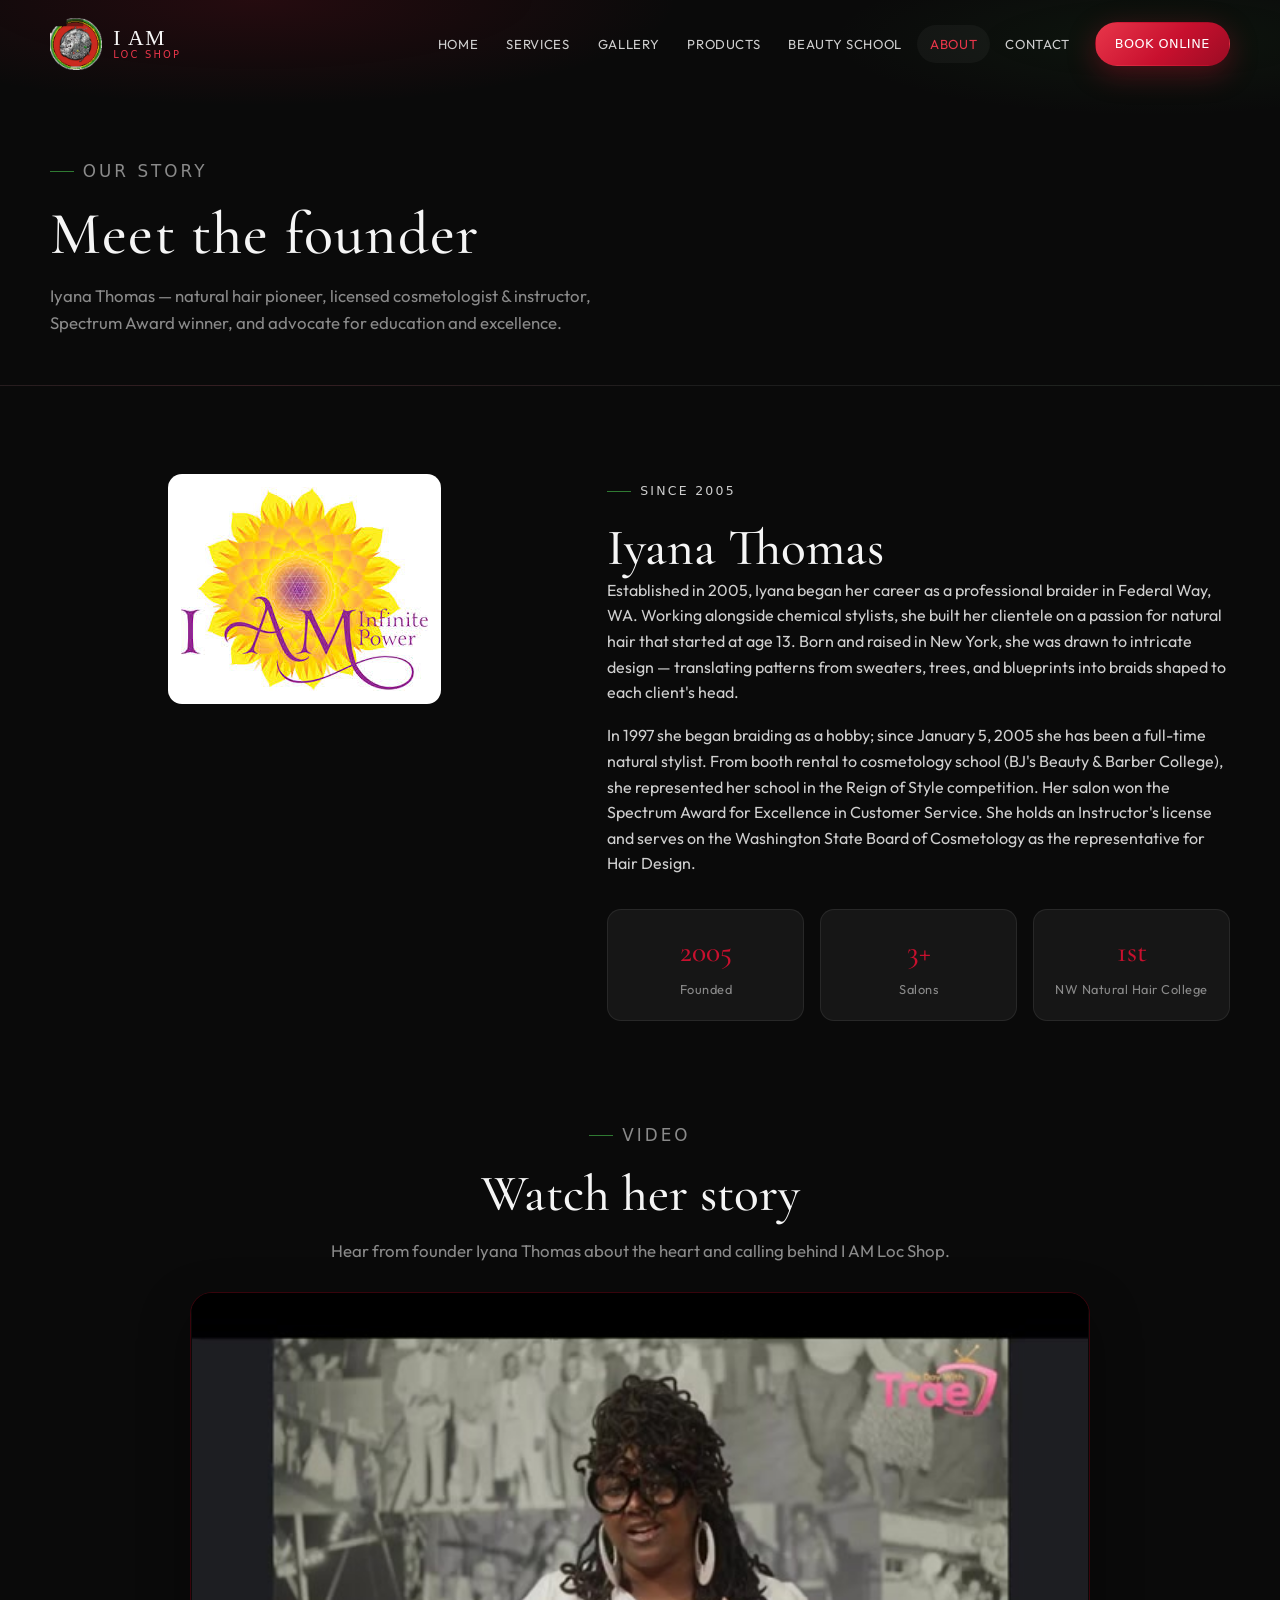
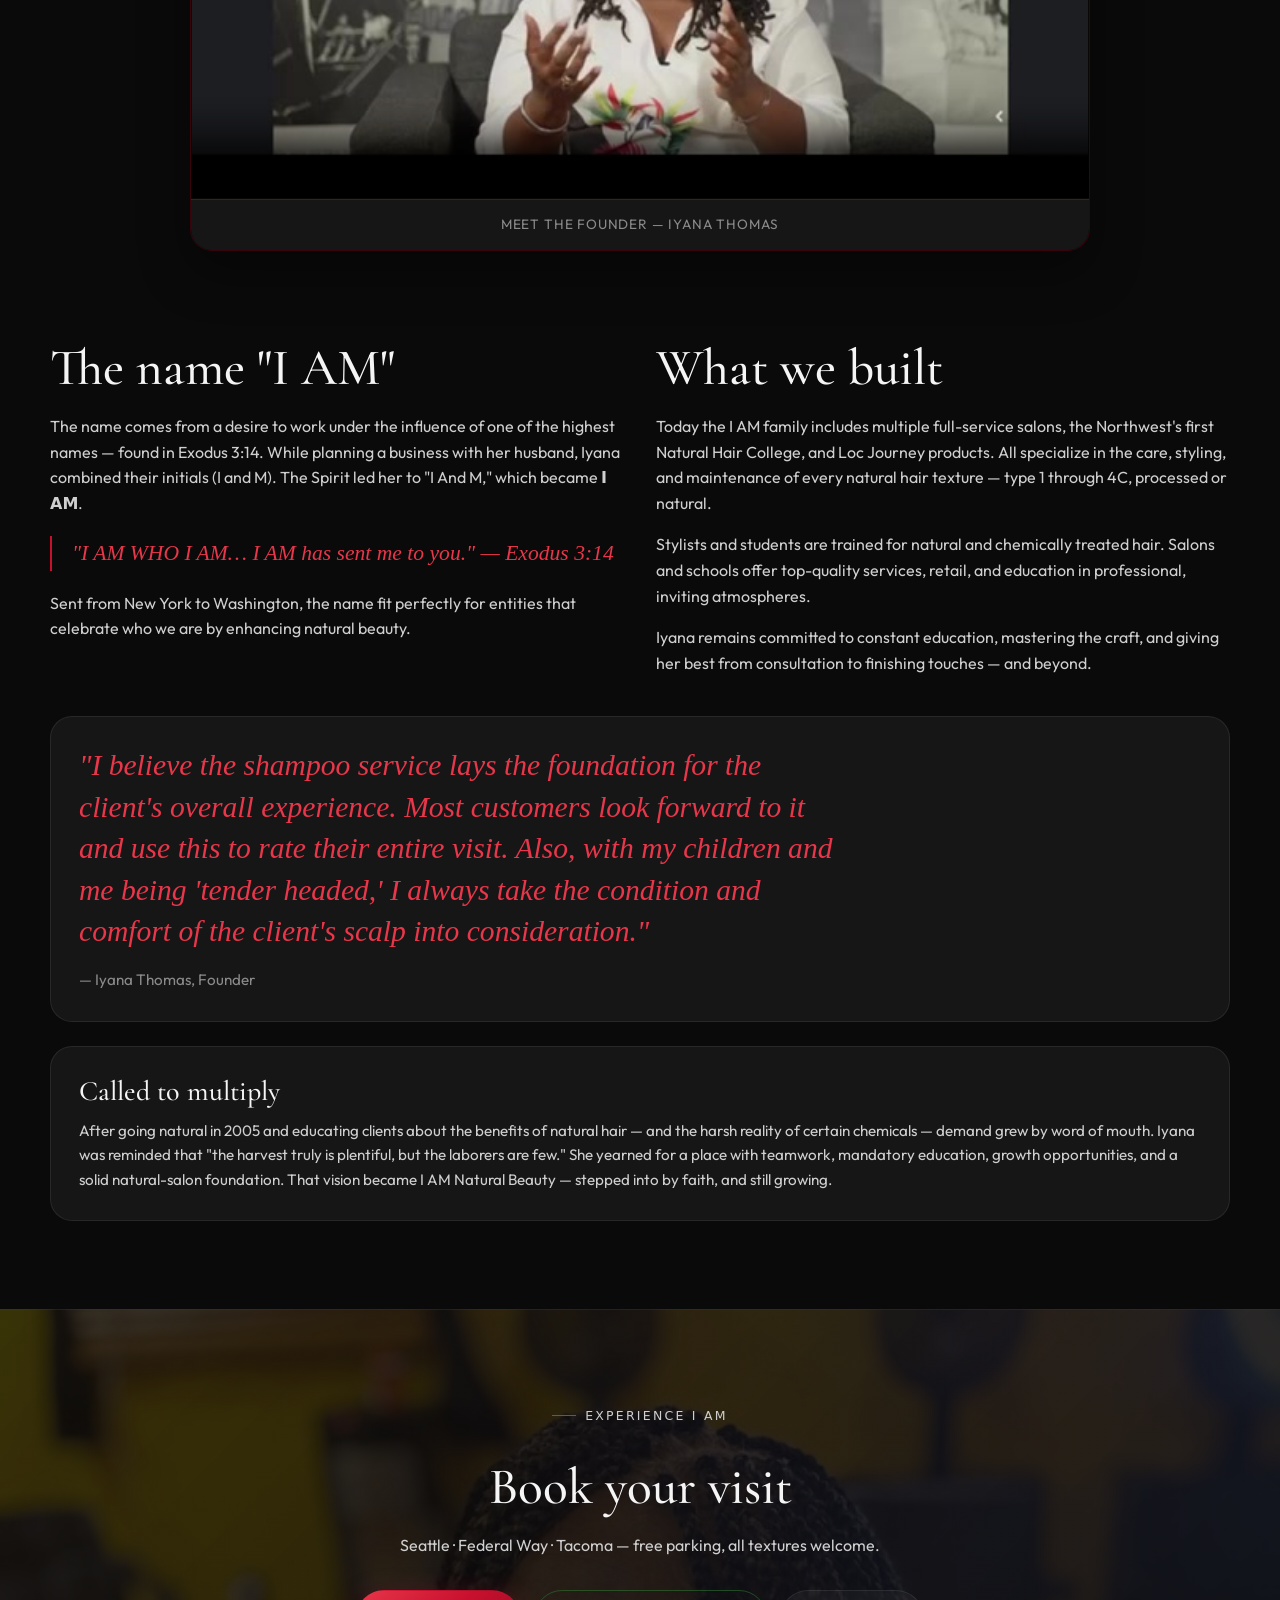
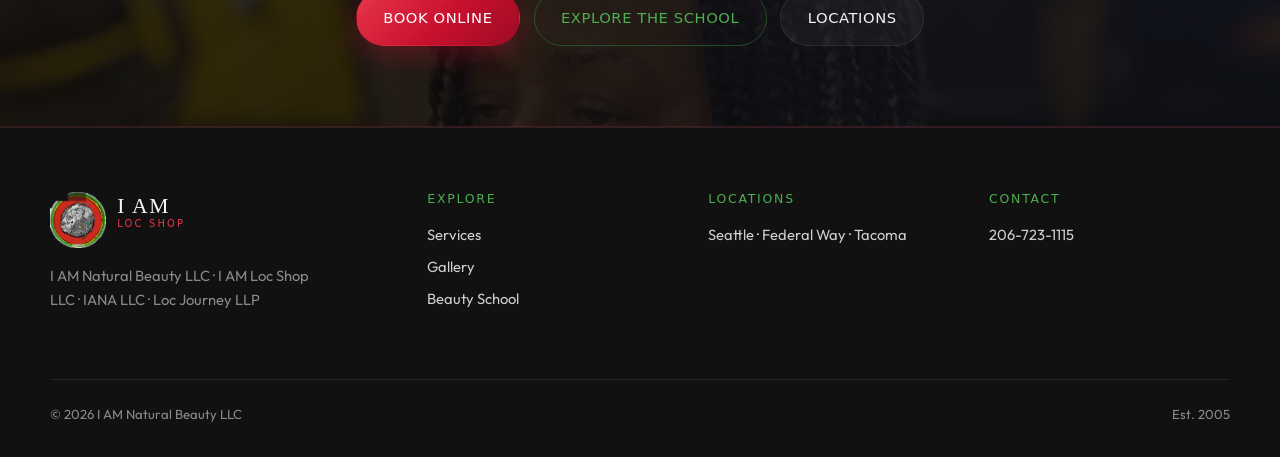
==== about.html @ d6b42af1 "Initial commit: I AM Loc Shop red theme static site. Standalone HTML/CSS/JS with local fonts, galler" ====
<!DOCTYPE html>
<html lang="en">
<head>
  <meta charset="UTF-8" />
  <meta name="viewport" content="width=device-width, initial-scale=1.0" />
  <title>Meet the Founder | I AM Loc Shop · Iyana Thomas</title>
  <meta name="description" content="The story of I AM Natural Beauty and founder Iyana Thomas — natural hair pioneer, licensed cosmetologist/instructor, and Washington State Board of Cosmetology member." />
  <link rel="preload" href="assets/fonts/Outfit-normal-400-28.woff2" as="font" type="font/woff2" crossorigin />
  <link rel="preload" href="assets/fonts/CormorantGaramond-normal-500-19.woff2" as="font" type="font/woff2" crossorigin />
  <link rel="stylesheet" href="css/fonts.css" />
  <link rel="stylesheet" href="css/styles.css" />
  <link rel="icon" href="assets/favicon-32.png" type="image/png" />
</head>
<body>
  <header class="site-header scrolled">
    <div class="header-inner">
      <a href="index.html" class="logo" aria-label="I AM Loc Shop home">
        <img src="assets/logo.png" alt="I AM Loc Shop logo" width="52" height="52" />
        <div class="logo-text">I AM<span>Loc Shop</span></div>
      </a>
      <nav class="nav" aria-label="Primary">
        <a href="index.html">Home</a>
        <a href="services.html">Services</a>
        <a href="gallery.html">Gallery</a>
        <a href="products.html">Products</a>
        <a href="school.html">Beauty School</a>
        <a href="about.html" class="active">About</a>
        <a href="contact.html">Contact</a>
      </nav>
      <div class="header-cta">
        <a class="btn btn-primary btn-sm" href="https://app.salonrunner.com/customer/login.htm?id=27728" target="_blank" rel="noopener">Book Online</a>
        <button class="nav-toggle" type="button" aria-label="Open menu" aria-expanded="false"><span></span></button>
      </div>
    </div>
  </header>

  <main>
    <section class="page-hero">
      <div class="container">
        <p class="eyebrow">Our story</p>
        <h1>Meet the founder</h1>
        <p>Iyana Thomas — natural hair pioneer, licensed cosmetologist &amp; instructor, Spectrum Award winner, and advocate for education and excellence.</p>
      </div>
    </section>

    <section class="section">
      <div class="container about-grid">
        <div class="about-photo reveal">
          <img src="assets/founder.jpg" alt="I AM Infinite Power — founder branding" width="247" height="204" />
        </div>
        <div class="about-copy reveal">
          <p class="eyebrow">Since 2005</p>
          <h2>Iyana Thomas</h2>
          <p>
            Established in 2005, Iyana began her career as a professional braider in Federal Way, WA. Working alongside chemical stylists, she built her clientele on a passion for natural hair that started at age 13. Born and raised in New York, she was drawn to intricate design — translating patterns from sweaters, trees, and blueprints into braids shaped to each client's head.
          </p>
          <p>
            In 1997 she began braiding as a hobby; since January 5, 2005 she has been a full-time natural stylist. From booth rental to cosmetology school (BJ's Beauty &amp; Barber College), she represented her school in the Reign of Style competition. Her salon won the Spectrum Award for Excellence in Customer Service. She holds an Instructor's license and serves on the Washington State Board of Cosmetology as the representative for Hair Design.
          </p>
          <div class="stats">
            <div class="stat"><strong>2005</strong><span>Founded</span></div>
            <div class="stat"><strong>3+</strong><span>Salons</span></div>
            <div class="stat"><strong>1st</strong><span>NW Natural Hair College</span></div>
          </div>
        </div>
      </div>
    </section>

    <section class="section founder-video-section" style="padding-top:0">
      <div class="container">
        <div class="section-head center reveal">
          <p class="eyebrow">Video</p>
          <h2>Watch her story</h2>
          <p>Hear from founder Iyana Thomas about the heart and calling behind I AM Loc Shop.</p>
        </div>
        <figure class="founder-video reveal">
          <video
            class="founder-video-player"
            controls
            playsinline
            muted
            autoplay
            loop
            preload="none"
            poster="assets/founder-video-poster.jpg"
            src="assets/founder-video.mp4"
          >
            <source src="assets/founder-video.mp4" type="video/mp4" />
            Your browser does not support the video tag.
          </video>
          <figcaption>Meet the founder — Iyana Thomas</figcaption>
        </figure>
      </div>
    </section>

    <section class="section" style="padding-top:0">
      <div class="container">
        <div class="two-col-text reveal">
          <div>
            <h2 style="margin-bottom:1rem">The name "I AM"</h2>
            <p style="color:var(--cream-muted);margin-bottom:1rem">
              The name comes from a desire to work under the influence of one of the highest names — found in Exodus 3:14. While planning a business with her husband, Iyana combined their initials (I and M). The Spirit led her to "I And M," which became <strong>I AM</strong>.
            </p>
            <blockquote style="border-left:2px solid var(--gold);padding-left:1.25rem;font-family:var(--font-display);font-size:1.35rem;font-style:italic;color:var(--gold-light);margin:1.25rem 0">
              "I AM WHO I AM… I AM has sent me to you." — Exodus 3:14
            </blockquote>
            <p style="color:var(--cream-muted)">
              Sent from New York to Washington, the name fit perfectly for entities that celebrate who we are by enhancing natural beauty.
            </p>
          </div>
          <div>
            <h2 style="margin-bottom:1rem">What we built</h2>
            <p style="color:var(--cream-muted);margin-bottom:1rem">
              Today the I AM family includes multiple full-service salons, the Northwest's first Natural Hair College, and Loc Journey products. All specialize in the care, styling, and maintenance of every natural hair texture — type 1 through 4C, processed or natural.
            </p>
            <p style="color:var(--cream-muted);margin-bottom:1rem">
              Stylists and students are trained for natural and chemically treated hair. Salons and schools offer top-quality services, retail, and education in professional, inviting atmospheres.
            </p>
            <p style="color:var(--cream-muted)">
              Iyana remains committed to constant education, mastering the craft, and giving her best from consultation to finishing touches — and beyond.
            </p>
          </div>
        </div>

        <div class="card reveal" style="margin-top:2.5rem">
          <blockquote style="font-family:var(--font-display);font-size:clamp(1.35rem,2.5vw,1.85rem);font-style:italic;color:var(--gold-light);line-height:1.4;max-width:48rem">
            "I believe the shampoo service lays the foundation for the client's overall experience. Most customers look forward to it and use this to rate their entire visit. Also, with my children and me being 'tender headed,' I always take the condition and comfort of the client's scalp into consideration."
          </blockquote>
          <p style="margin-top:1rem;color:var(--muted)">— Iyana Thomas, Founder</p>
        </div>

        <div class="card reveal" style="margin-top:1.5rem">
          <h3 style="margin-bottom:0.75rem">Called to multiply</h3>
          <p style="color:var(--cream-muted)">
            After going natural in 2005 and educating clients about the benefits of natural hair — and the harsh reality of certain chemicals — demand grew by word of mouth. Iyana was reminded that "the harvest truly is plentiful, but the laborers are few." She yearned for a place with teamwork, mandatory education, growth opportunities, and a solid natural-salon foundation. That vision became I AM Natural Beauty — stepped into by faith, and still growing.
          </p>
        </div>
      </div>
    </section>

    <section class="cta-band">
      <div class="container reveal">
        <p class="eyebrow" style="justify-content:center">Experience I AM</p>
        <h2>Book your visit</h2>
        <p>Seattle · Federal Way · Tacoma — free parking, all textures welcome.</p>
        <div class="cta-actions">
          <a class="btn btn-primary" href="https://app.salonrunner.com/customer/login.htm?id=27728" target="_blank" rel="noopener">Book Online</a>
          <a class="btn btn-outline" href="school.html">Explore the school</a>
          <a class="btn btn-ghost" href="contact.html">Locations</a>
        </div>
      </div>
    </section>
  </main>

  <footer class="site-footer">
    <div class="container">
      <div class="footer-grid">
        <div class="footer-brand">
          <a href="index.html" class="logo" aria-label="I AM Loc Shop home">
            <img src="assets/logo.png" alt="I AM Loc Shop logo" width="56" height="56" />
            <div class="logo-text">I AM<span>Loc Shop</span></div>
          </a>
          <p>I AM Natural Beauty LLC · I AM Loc Shop LLC · IANA LLC · Loc Journey LLP</p>
        </div>
        <div class="footer-col">
          <h4>Explore</h4>
          <a href="services.html">Services</a>
          <a href="gallery.html">Gallery</a>
          <a href="school.html">Beauty School</a>
        </div>
        <div class="footer-col">
          <h4>Locations</h4>
          <a href="contact.html">Seattle · Federal Way · Tacoma</a>
        </div>
        <div class="footer-col">
          <h4>Contact</h4>
          <a href="tel:2067231115">206-723-1115</a>
        </div>
      </div>
      <div class="footer-bottom">
        <span>&copy; <span data-year></span> I AM Natural Beauty LLC</span>
        <span>Est. 2005</span>
      </div>
    </div>
  </footer>
  <script src="js/main.js"></script>
</body>
</html>
---- css/fonts.css ----
/* Local self-hosted fonts
   font-display: optional reduces late-swap layout jump on refresh
*/

@font-face {
  font-family: 'Cormorant Garamond';
  font-style: italic;
  font-weight: 400;
  font-display: optional;
  src: url('../assets/fonts/CormorantGaramond-italic-400-0.woff2') format('woff2');
  unicode-range: U+0460-052F, U+1C80-1C8A, U+20B4, U+2DE0-2DFF, U+A640-A69F, U+FE2E-FE2F;
}

@font-face {
  font-family: 'Cormorant Garamond';
  font-style: italic;
  font-weight: 400;
  font-display: optional;
  src: url('../assets/fonts/CormorantGaramond-italic-400-1.woff2') format('woff2');
  unicode-range: U+0301, U+0400-045F, U+0490-0491, U+04B0-04B1, U+2116;
}

@font-face {
  font-family: 'Cormorant Garamond';
  font-style: italic;
  font-weight: 400;
  font-display: optional;
  src: url('../assets/fonts/CormorantGaramond-italic-400-2.woff2') format('woff2');
  unicode-range: U+0102-0103, U+0110-0111, U+0128-0129, U+0168-0169, U+01A0-01A1, U+01AF-01B0, U+0300-0301, U+0303-0304, U+0308-0309, U+0323, U+0329, U+1EA0-1EF9, U+20AB;
}

@font-face {
  font-family: 'Cormorant Garamond';
  font-style: italic;
  font-weight: 400;
  font-display: optional;
  src: url('../assets/fonts/CormorantGaramond-italic-400-3.woff2') format('woff2');
  unicode-range: U+0100-02BA, U+02BD-02C5, U+02C7-02CC, U+02CE-02D7, U+02DD-02FF, U+0304, U+0308, U+0329, U+1D00-1DBF, U+1E00-1E9F, U+1EF2-1EFF, U+2020, U+20A0-20AB, U+20AD-20C0, U+2113, U+2C60-2C7F, U+A720-A7FF;
}

@font-face {
  font-family: 'Cormorant Garamond';
  font-style: italic;
  font-weight: 400;
  font-display: optional;
  src: url('../assets/fonts/CormorantGaramond-italic-400-4.woff2') format('woff2');
  unicode-range: U+0000-00FF, U+0131, U+0152-0153, U+02BB-02BC, U+02C6, U+02DA, U+02DC, U+0304, U+0308, U+0329, U+2000-206F, U+20AC, U+2122, U+2191, U+2193, U+2212, U+2215, U+FEFF, U+FFFD;
}

@font-face {
  font-family: 'Cormorant Garamond';
  font-style: italic;
  font-weight: 500;
  font-display: optional;
  src: url('../assets/fonts/CormorantGaramond-italic-500-5.woff2') format('woff2');
  unicode-range: U+0460-052F, U+1C80-1C8A, U+20B4, U+2DE0-2DFF, U+A640-A69F, U+FE2E-FE2F;
}

@font-face {
  font-family: 'Cormorant Garamond';
  font-style: italic;
  font-weight: 500;
  font-display: optional;
  src: url('../assets/fonts/CormorantGaramond-italic-500-6.woff2') format('woff2');
  unicode-range: U+0301, U+0400-045F, U+0490-0491, U+04B0-04B1, U+2116;
}

@font-face {
  font-family: 'Cormorant Garamond';
  font-style: italic;
  font-weight: 500;
  font-display: optional;
  src: url('../assets/fonts/CormorantGaramond-italic-500-7.woff2') format('woff2');
  unicode-range: U+0102-0103, U+0110-0111, U+0128-0129, U+0168-0169, U+01A0-01A1, U+01AF-01B0, U+0300-0301, U+0303-0304, U+0308-0309, U+0323, U+0329, U+1EA0-1EF9, U+20AB;
}

@font-face {
  font-family: 'Cormorant Garamond';
  font-style: italic;
  font-weight: 500;
  font-display: optional;
  src: url('../assets/fonts/CormorantGaramond-italic-500-8.woff2') format('woff2');
  unicode-range: U+0100-02BA, U+02BD-02C5, U+02C7-02CC, U+02CE-02D7, U+02DD-02FF, U+0304, U+0308, U+0329, U+1D00-1DBF, U+1E00-1E9F, U+1EF2-1EFF, U+2020, U+20A0-20AB, U+20AD-20C0, U+2113, U+2C60-2C7F, U+A720-A7FF;
}

@font-face {
  font-family: 'Cormorant Garamond';
  font-style: italic;
  font-weight: 500;
  font-display: optional;
  src: url('../assets/fonts/CormorantGaramond-italic-500-9.woff2') format('woff2');
  unicode-range: U+0000-00FF, U+0131, U+0152-0153, U+02BB-02BC, U+02C6, U+02DA, U+02DC, U+0304, U+0308, U+0329, U+2000-206F, U+20AC, U+2122, U+2191, U+2193, U+2212, U+2215, U+FEFF, U+FFFD;
}

@font-face {
  font-family: 'Cormorant Garamond';
  font-style: normal;
  font-weight: 400;
  font-display: optional;
  src: url('../assets/fonts/CormorantGaramond-normal-400-10.woff2') format('woff2');
  unicode-range: U+0460-052F, U+1C80-1C8A, U+20B4, U+2DE0-2DFF, U+A640-A69F, U+FE2E-FE2F;
}

@font-face {
  font-family: 'Cormorant Garamond';
  font-style: normal;
  font-weight: 400;
  font-display: optional;
  src: url('../assets/fonts/CormorantGaramond-normal-400-11.woff2') format('woff2');
  unicode-range: U+0301, U+0400-045F, U+0490-0491, U+04B0-04B1, U+2116;
}

@font-face {
  font-family: 'Cormorant Garamond';
  font-style: normal;
  font-weight: 400;
  font-display: optional;
  src: url('../assets/fonts/CormorantGaramond-normal-400-12.woff2') format('woff2');
  unicode-range: U+0102-0103, U+0110-0111, U+0128-0129, U+0168-0169, U+01A0-01A1, U+01AF-01B0, U+0300-0301, U+0303-0304, U+0308-0309, U+0323, U+0329, U+1EA0-1EF9, U+20AB;
}

@font-face {
  font-family: 'Cormorant Garamond';
  font-style: normal;
  font-weight: 400;
  font-display: optional;
  src: url('../assets/fonts/CormorantGaramond-normal-400-13.woff2') format('woff2');
  unicode-range: U+0100-02BA, U+02BD-02C5, U+02C7-02CC, U+02CE-02D7, U+02DD-02FF, U+0304, U+0308, U+0329, U+1D00-1DBF, U+1E00-1E9F, U+1EF2-1EFF, U+2020, U+20A0-20AB, U+20AD-20C0, U+2113, U+2C60-2C7F, U+A720-A7FF;
}

@font-face {
  font-family: 'Cormorant Garamond';
  font-style: normal;
  font-weight: 400;
  font-display: optional;
  src: url('../assets/fonts/CormorantGaramond-normal-400-14.woff2') format('woff2');
  unicode-range: U+0000-00FF, U+0131, U+0152-0153, U+02BB-02BC, U+02C6, U+02DA, U+02DC, U+0304, U+0308, U+0329, U+2000-206F, U+20AC, U+2122, U+2191, U+2193, U+2212, U+2215, U+FEFF, U+FFFD;
}

@font-face {
  font-family: 'Cormorant Garamond';
  font-style: normal;
  font-weight: 500;
  font-display: optional;
  src: url('../assets/fonts/CormorantGaramond-normal-500-15.woff2') format('woff2');
  unicode-range: U+0460-052F, U+1C80-1C8A, U+20B4, U+2DE0-2DFF, U+A640-A69F, U+FE2E-FE2F;
}

@font-face {
  font-family: 'Cormorant Garamond';
  font-style: normal;
  font-weight: 500;
  font-display: optional;
  src: url('../assets/fonts/CormorantGaramond-normal-500-16.woff2') format('woff2');
  unicode-range: U+0301, U+0400-045F, U+0490-0491, U+04B0-04B1, U+2116;
}

@font-face {
  font-family: 'Cormorant Garamond';
  font-style: normal;
  font-weight: 500;
  font-display: optional;
  src: url('../assets/fonts/CormorantGaramond-normal-500-17.woff2') format('woff2');
  unicode-range: U+0102-0103, U+0110-0111, U+0128-0129, U+0168-0169, U+01A0-01A1, U+01AF-01B0, U+0300-0301, U+0303-0304, U+0308-0309, U+0323, U+0329, U+1EA0-1EF9, U+20AB;
}

@font-face {
  font-family: 'Cormorant Garamond';
  font-style: normal;
  font-weight: 500;
  font-display: optional;
  src: url('../assets/fonts/CormorantGaramond-normal-500-18.woff2') format('woff2');
  unicode-range: U+0100-02BA, U+02BD-02C5, U+02C7-02CC, U+02CE-02D7, U+02DD-02FF, U+0304, U+0308, U+0329, U+1D00-1DBF, U+1E00-1E9F, U+1EF2-1EFF, U+2020, U+20A0-20AB, U+20AD-20C0, U+2113, U+2C60-2C7F, U+A720-A7FF;
}

@font-face {
  font-family: 'Cormorant Garamond';
  font-style: normal;
  font-weight: 500;
  font-display: optional;
  src: url('../assets/fonts/CormorantGaramond-normal-500-19.woff2') format('woff2');
  unicode-range: U+0000-00FF, U+0131, U+0152-0153, U+02BB-02BC, U+02C6, U+02DA, U+02DC, U+0304, U+0308, U+0329, U+2000-206F, U+20AC, U+2122, U+2191, U+2193, U+2212, U+2215, U+FEFF, U+FFFD;
}

@font-face {
  font-family: 'Cormorant Garamond';
  font-style: normal;
  font-weight: 600;
  font-display: optional;
  src: url('../assets/fonts/CormorantGaramond-normal-600-20.woff2') format('woff2');
  unicode-range: U+0460-052F, U+1C80-1C8A, U+20B4, U+2DE0-2DFF, U+A640-A69F, U+FE2E-FE2F;
}

@font-face {
  font-family: 'Cormorant Garamond';
  font-style: normal;
  font-weight: 600;
  font-display: optional;
  src: url('../assets/fonts/CormorantGaramond-normal-600-21.woff2') format('woff2');
  unicode-range: U+0301, U+0400-045F, U+0490-0491, U+04B0-04B1, U+2116;
}

@font-face {
  font-family: 'Cormorant Garamond';
  font-style: normal;
  font-weight: 600;
  font-display: optional;
  src: url('../assets/fonts/CormorantGaramond-normal-600-22.woff2') format('woff2');
  unicode-range: U+0102-0103, U+0110-0111, U+0128-0129, U+0168-0169, U+01A0-01A1, U+01AF-01B0, U+0300-0301, U+0303-0304, U+0308-0309, U+0323, U+0329, U+1EA0-1EF9, U+20AB;
}

@font-face {
  font-family: 'Cormorant Garamond';
  font-style: normal;
  font-weight: 600;
  font-display: optional;
  src: url('../assets/fonts/CormorantGaramond-normal-600-23.woff2') format('woff2');
  unicode-range: U+0100-02BA, U+02BD-02C5, U+02C7-02CC, U+02CE-02D7, U+02DD-02FF, U+0304, U+0308, U+0329, U+1D00-1DBF, U+1E00-1E9F, U+1EF2-1EFF, U+2020, U+20A0-20AB, U+20AD-20C0, U+2113, U+2C60-2C7F, U+A720-A7FF;
}

@font-face {
  font-family: 'Cormorant Garamond';
  font-style: normal;
  font-weight: 600;
  font-display: optional;
  src: url('../assets/fonts/CormorantGaramond-normal-600-24.woff2') format('woff2');
  unicode-range: U+0000-00FF, U+0131, U+0152-0153, U+02BB-02BC, U+02C6, U+02DA, U+02DC, U+0304, U+0308, U+0329, U+2000-206F, U+20AC, U+2122, U+2191, U+2193, U+2212, U+2215, U+FEFF, U+FFFD;
}

@font-face {
  font-family: 'Outfit';
  font-style: normal;
  font-weight: 300;
  font-display: optional;
  src: url('../assets/fonts/Outfit-normal-300-25.woff2') format('woff2');
  unicode-range: U+0100-02BA, U+02BD-02C5, U+02C7-02CC, U+02CE-02D7, U+02DD-02FF, U+0304, U+0308, U+0329, U+1D00-1DBF, U+1E00-1E9F, U+1EF2-1EFF, U+2020, U+20A0-20AB, U+20AD-20C0, U+2113, U+2C60-2C7F, U+A720-A7FF;
}

@font-face {
  font-family: 'Outfit';
  font-style: normal;
  font-weight: 300;
  font-display: optional;
  src: url('../assets/fonts/Outfit-normal-300-26.woff2') format('woff2');
  unicode-range: U+0000-00FF, U+0131, U+0152-0153, U+02BB-02BC, U+02C6, U+02DA, U+02DC, U+0304, U+0308, U+0329, U+2000-206F, U+20AC, U+2122, U+2191, U+2193, U+2212, U+2215, U+FEFF, U+FFFD;
}

@font-face {
  font-family: 'Outfit';
  font-style: normal;
  font-weight: 400;
  font-display: optional;
  src: url('../assets/fonts/Outfit-normal-400-27.woff2') format('woff2');
  unicode-range: U+0100-02BA, U+02BD-02C5, U+02C7-02CC, U+02CE-02D7, U+02DD-02FF, U+0304, U+0308, U+0329, U+1D00-1DBF, U+1E00-1E9F, U+1EF2-1EFF, U+2020, U+20A0-20AB, U+20AD-20C0, U+2113, U+2C60-2C7F, U+A720-A7FF;
}

@font-face {
  font-family: 'Outfit';
  font-style: normal;
  font-weight: 400;
  font-display: optional;
  src: url('../assets/fonts/Outfit-normal-400-28.woff2') format('woff2');
  unicode-range: U+0000-00FF, U+0131, U+0152-0153, U+02BB-02BC, U+02C6, U+02DA, U+02DC, U+0304, U+0308, U+0329, U+2000-206F, U+20AC, U+2122, U+2191, U+2193, U+2212, U+2215, U+FEFF, U+FFFD;
}

@font-face {
  font-family: 'Outfit';
  font-style: normal;
  font-weight: 500;
  font-display: optional;
  src: url('../assets/fonts/Outfit-normal-500-29.woff2') format('woff2');
  unicode-range: U+0100-02BA, U+02BD-02C5, U+02C7-02CC, U+02CE-02D7, U+02DD-02FF, U+0304, U+0308, U+0329, U+1D00-1DBF, U+1E00-1E9F, U+1EF2-1EFF, U+2020, U+20A0-20AB, U+20AD-20C0, U+2113, U+2C60-2C7F, U+A720-A7FF;
}

@font-face {
  font-family: 'Outfit';
  font-style: normal;
  font-weight: 500;
  font-display: optional;
  src: url('../assets/fonts/Outfit-normal-500-30.woff2') format('woff2');
  unicode-range: U+0000-00FF, U+0131, U+0152-0153, U+02BB-02BC, U+02C6, U+02DA, U+02DC, U+0304, U+0308, U+0329, U+2000-206F, U+20AC, U+2122, U+2191, U+2193, U+2212, U+2215, U+FEFF, U+FFFD;
}

@font-face {
  font-family: 'Outfit';
  font-style: normal;
  font-weight: 600;
  font-display: optional;
  src: url('../assets/fonts/Outfit-normal-600-31.woff2') format('woff2');
  unicode-range: U+0100-02BA, U+02BD-02C5, U+02C7-02CC, U+02CE-02D7, U+02DD-02FF, U+0304, U+0308, U+0329, U+1D00-1DBF, U+1E00-1E9F, U+1EF2-1EFF, U+2020, U+20A0-20AB, U+20AD-20C0, U+2113, U+2C60-2C7F, U+A720-A7FF;
}

@font-face {
  font-family: 'Outfit';
  font-style: normal;
  font-weight: 600;
  font-display: optional;
  src: url('../assets/fonts/Outfit-normal-600-32.woff2') format('woff2');
  unicode-range: U+0000-00FF, U+0131, U+0152-0153, U+02BB-02BC, U+02C6, U+02DA, U+02DC, U+0304, U+0308, U+0329, U+2000-206F, U+20AC, U+2122, U+2191, U+2193, U+2212, U+2215, U+FEFF, U+FFFD;
}

/* Fallback metric alignment when custom fonts are skipped */
@font-face {
  font-family: 'Outfit Fallback';
  src: local('Segoe UI'), local('Helvetica Neue'), local('Arial');
  size-adjust: 105%;
  ascent-override: 95%;
  descent-override: 25%;
  line-gap-override: 0%;
}

@font-face {
  font-family: 'Cormorant Fallback';
  src: local('Georgia'), local('Times New Roman');
  size-adjust: 112%;
  ascent-override: 90%;
  descent-override: 25%;
  line-gap-override: 0%;
}
---- css/styles.css ----
/* =========================================================
   I AM Loc Shop — RED theme (bizcard)
   Brand colors: black · red · green · white
   Package folder: iamlocshopmain/red/
   ========================================================= */

:root {
  /* Core surfaces — black card panel */
  --bg: #0a0a0a;
  --bg-elevated: #111111;
  --surface: #161616;
  --surface-2: #1c1c1c;

  /* Primary red — right panel + lion field */
  --red: #c8102e;
  --red-light: #e8364a;
  --red-deep: #9b0c24;
  --red-dim: rgba(200, 16, 46, 0.16);

  /* Accent green — bottom-right panel + logo ring */
  --green: #2f7a32;
  --green-light: #4caf50;
  --green-deep: #1e5a22;
  --green-dim: rgba(47, 122, 50, 0.16);

  /* Neutrals — white type on black */
  --cream: #f5f5f5;
  --cream-muted: #cfcfcf;
  --muted: #8a8a8a;
  --white: #ffffff;

  /* Borders & effects */
  --border: rgba(200, 16, 46, 0.28);
  --border-green: rgba(47, 122, 50, 0.35);
  --border-soft: rgba(255, 255, 255, 0.08);

  /* Legacy aliases (map gold → brand red for existing rules) */
  --gold: var(--red);
  --gold-light: var(--red-light);
  --gold-dim: var(--red-dim);
  --sage: var(--green);
  --danger: var(--red);

  --font-display: "Cormorant Garamond", "Cormorant Fallback", Georgia, "Times New Roman", serif;
  --font-body: "Outfit", "Outfit Fallback", system-ui, "Segoe UI", Roboto, "Helvetica Neue", Arial, sans-serif;
  --radius: 14px;
  --radius-lg: 22px;
  --shadow: 0 20px 50px rgba(0, 0, 0, 0.4);
  --header-h: 88px;
  --max: 1180px;
  --ease: cubic-bezier(0.22, 1, 0.36, 1);
}

*,
*::before,
*::after {
  box-sizing: border-box;
  margin: 0;
  padding: 0;
}

html {
  scroll-behavior: smooth;
}

body {
  font-family: var(--font-body);
  background: var(--bg);
  color: var(--cream);
  line-height: 1.6;
  font-size: 16px;
  min-height: 100vh;
  overflow-x: hidden;
  -webkit-font-smoothing: antialiased;
}

img {
  max-width: 100%;
  display: block;
}

a {
  color: inherit;
  text-decoration: none;
}

ul {
  list-style: none;
}

button,
input,
textarea,
select {
  font: inherit;
  color: inherit;
}

/* ---------- Utilities ---------- */
.container {
  width: min(100% - 2.5rem, var(--max));
  margin-inline: auto;
}

.section {
  padding: 5.5rem 0;
}

.section-sm {
  padding: 3.5rem 0;
}

.eyebrow {
  display: inline-flex;
  align-items: center;
  gap: 0.55rem;
  font-size: 0.78rem;
  letter-spacing: 0.18em;
  text-transform: uppercase;
  color: var(--green-light);
  font-weight: 500;
  margin-bottom: 1rem;
}

.eyebrow::before {
  content: "";
  width: 1.5rem;
  height: 1px;
  background: var(--green);
}

h1,
h2,
h3,
h4 {
  font-family: var(--font-display);
  font-weight: 500;
  line-height: 1.15;
  color: var(--cream);
}

h1 {
  font-size: clamp(2.75rem, 6vw, 4.75rem);
  letter-spacing: 0.02em;
}

h2 {
  font-size: clamp(2rem, 4vw, 3.25rem);
}

h3 {
  font-size: clamp(1.35rem, 2.2vw, 1.75rem);
}

.lead {
  font-size: 1.1rem;
  color: var(--cream-muted);
  max-width: 38rem;
  line-height: 1.7;
}

.text-muted {
  color: var(--muted);
}

.text-gold {
  color: var(--gold);
}

.text-center {
  text-align: center;
}

.mx-auto {
  margin-inline: auto;
}

.stack {
  display: flex;
  flex-direction: column;
  gap: 1rem;
}

.stack-lg {
  gap: 1.75rem;
}

.grid-2 {
  display: grid;
  grid-template-columns: repeat(2, 1fr);
  gap: 1.5rem;
}

.grid-3 {
  display: grid;
  grid-template-columns: repeat(3, 1fr);
  gap: 1.5rem;
}

.grid-4 {
  display: grid;
  grid-template-columns: repeat(4, 1fr);
  gap: 1.25rem;
}

@media (max-width: 900px) {
  .grid-3,
  .grid-4 {
    grid-template-columns: repeat(2, 1fr);
  }
}

@media (max-width: 640px) {
  .grid-2,
  .grid-3,
  .grid-4 {
    grid-template-columns: 1fr;
  }
}

/* ---------- Buttons ---------- */
.btn {
  display: inline-flex;
  align-items: center;
  justify-content: center;
  gap: 0.55rem;
  padding: 0.95rem 1.65rem;
  border-radius: 999px;
  border: 1px solid transparent;
  font-weight: 500;
  font-size: 0.92rem;
  letter-spacing: 0.04em;
  text-transform: uppercase;
  transition: all 0.3s var(--ease);
  cursor: pointer;
  white-space: nowrap;
}

.btn-primary {
  background: linear-gradient(135deg, var(--red-light), var(--red) 55%, var(--red-deep));
  color: var(--white);
  box-shadow: 0 8px 28px rgba(200, 16, 46, 0.35);
}

.btn-primary:hover {
  transform: translateY(-2px);
  box-shadow: 0 12px 36px rgba(200, 16, 46, 0.5);
}

.btn-outline {
  background: transparent;
  border-color: rgba(47, 122, 50, 0.55);
  color: var(--green-light);
}

.btn-outline:hover {
  background: var(--green-dim);
  border-color: var(--green);
  color: var(--cream);
}

.btn-ghost {
  background: rgba(255, 255, 255, 0.04);
  border-color: var(--border-soft);
  color: var(--cream);
}

.btn-ghost:hover {
  background: rgba(255, 255, 255, 0.08);
}

.btn-sm {
  padding: 0.7rem 1.2rem;
  font-size: 0.8rem;
}

.btn-block {
  width: 100%;
}

/* ---------- Header ---------- */
.site-header {
  position: fixed;
  inset: 0 0 auto 0;
  z-index: 1000;
  min-height: var(--header-h);
  height: auto;
  display: flex;
  align-items: center;
  padding: 0.65rem 0;
  transition: background 0.3s var(--ease), box-shadow 0.3s var(--ease),
    backdrop-filter 0.3s var(--ease);
}

.site-header.scrolled {
  background: rgba(12, 10, 9, 0.92);
  backdrop-filter: blur(16px);
  box-shadow: 0 1px 0 var(--border-soft);
}

.header-inner {
  width: min(100% - 1.25rem, var(--max));
  margin-inline: auto;
  display: flex;
  flex-wrap: wrap;
  align-items: center;
  justify-content: space-between;
  gap: 0.5rem 0.75rem;
}

.logo {
  display: flex;
  align-items: center;
  gap: 0.7rem;
  z-index: 1001;
  min-width: 0;
}

.logo img {
  height: 52px;
  width: 52px;
  object-fit: contain;
  flex-shrink: 0;
  background: transparent;
  /* already a circular mark with transparent corners */
}

.logo-text {
  font-family: var(--font-display);
  font-size: 1.35rem;
  letter-spacing: 0.08em;
  line-height: 1.1;
  white-space: nowrap;
}

.logo-text span {
  display: block;
  font-family: var(--font-body);
  font-size: 0.62rem;
  letter-spacing: 0.22em;
  text-transform: uppercase;
  color: var(--red-light);
  font-weight: 500;
}

.footer-brand .logo {
  margin-bottom: 1rem;
}

.footer-brand .logo img {
  height: 56px;
  width: 56px;
}

.nav {
  display: flex;
  flex-wrap: wrap;
  align-items: center;
  justify-content: center;
  gap: 0.1rem 0.15rem;
  flex: 1 1 100%;
  order: 3;
  min-width: 0;
  /* Always visible — no hamburger / overlay menu */
  position: static;
  opacity: 1;
  pointer-events: auto;
  background: transparent;
}

.nav a {
  padding: 0.45rem 0.65rem;
  font-size: 0.78rem;
  letter-spacing: 0.05em;
  text-transform: uppercase;
  color: var(--cream-muted);
  border-radius: 999px;
  transition: color 0.2s, background 0.2s;
  white-space: nowrap;
}

.nav a:hover,
.nav a.active {
  color: var(--cream);
  background: rgba(255, 255, 255, 0.04);
}

.nav a.active {
  color: var(--red-light);
}

.header-cta {
  display: flex;
  align-items: center;
  gap: 0.5rem;
  flex-shrink: 0;
}

/* Hamburger hidden — full nav always laid out */
.nav-toggle {
  display: none !important;
}

@media (min-width: 1100px) {
  .header-inner {
    flex-wrap: nowrap;
  }

  .nav {
    flex: 1 1 auto;
    order: 0;
    justify-content: flex-end;
    gap: 0.15rem;
  }

  .nav a {
    padding: 0.55rem 0.8rem;
    font-size: 0.82rem;
  }
}

@media (max-width: 640px) {
  .logo-text {
    display: none;
  }

  .nav a {
    padding: 0.4rem 0.5rem;
    font-size: 0.7rem;
    letter-spacing: 0.04em;
  }

  .header-cta .btn {
    padding: 0.55rem 0.85rem;
    font-size: 0.72rem;
  }
}

@media (max-width: 420px) {
  .nav a {
    font-size: 0.65rem;
    padding: 0.35rem 0.4rem;
  }
}

/* ---------- Hero ---------- */
.hero {
  position: relative;
  min-height: 100vh;
  min-height: 100dvh;
  display: grid;
  place-items: center;
  padding: calc(var(--header-h) + 3.5rem) 0 4rem;
  overflow: hidden;
}

.hero-bg {
  position: absolute;
  inset: 0;
  background:
    linear-gradient(180deg, rgba(12, 10, 9, 0.5) 0%, rgba(12, 10, 9, 0.68) 50%, rgba(12, 10, 9, 0.96) 100%),
    linear-gradient(90deg, rgba(12, 10, 9, 0.88) 0%, rgba(12, 10, 9, 0.45) 48%, rgba(12, 10, 9, 0.25) 100%),
    url("../assets/hero-bg.jpg") center center / cover no-repeat;
  z-index: 0;
}

.hero-bg::after {
  content: "";
  position: absolute;
  inset: auto 0 0 0;
  height: 180px;
  background: linear-gradient(transparent, var(--bg));
}

.hero-content {
  position: relative;
  z-index: 1;
  width: min(100% - 2.5rem, var(--max));
  max-width: 720px;
}

.hero-content h1 em {
  font-style: italic;
  color: var(--gold-light);
}

.hero-actions {
  display: flex;
  flex-wrap: wrap;
  gap: 0.85rem;
  margin-top: 2rem;
}

.hero-meta {
  display: flex;
  flex-wrap: wrap;
  gap: 1.5rem;
  margin-top: 2.75rem;
  padding-top: 1.75rem;
  border-top: 1px solid rgba(255, 255, 255, 0.08);
}

.hero-meta div strong {
  display: block;
  font-family: var(--font-display);
  font-size: 1.35rem;
  color: var(--gold-light);
  font-weight: 500;
}

.hero-meta div span {
  font-size: 0.82rem;
  color: var(--muted);
  letter-spacing: 0.04em;
}

/* ---------- Cards ---------- */
.card {
  background: var(--surface);
  border: 1px solid var(--border-soft);
  border-radius: var(--radius-lg);
  padding: 1.75rem;
  transition: border-color 0.3s, transform 0.3s var(--ease), box-shadow 0.3s;
}

.card:hover {
  border-color: var(--border);
  transform: translateY(-3px);
  box-shadow: var(--shadow);
}

.card-icon {
  width: 48px;
  height: 48px;
  border-radius: 12px;
  display: grid;
  place-items: center;
  background: var(--red-dim);
  color: var(--red-light);
  margin-bottom: 1.15rem;
  font-size: 1.25rem;
}

.card:nth-child(2n) .card-icon {
  background: var(--green-dim);
  color: var(--green-light);
}

.card h3 {
  margin-bottom: 0.55rem;
}

.card p {
  color: var(--muted);
  font-size: 0.95rem;
}

/* ---------- Feature strip ---------- */
.strip {
  background: var(--bg-elevated);
  border-block: 1px solid var(--border-soft);
  padding: 1.25rem 0;
}

.strip-inner {
  display: flex;
  flex-wrap: wrap;
  justify-content: center;
  gap: 1rem 2.5rem;
  font-size: 0.88rem;
  color: var(--cream-muted);
  letter-spacing: 0.04em;
}

.strip-inner span {
  display: inline-flex;
  align-items: center;
  gap: 0.5rem;
}

.strip-inner span::before {
  content: "✦";
  color: var(--green-light);
  font-size: 0.7rem;
}

/* ---------- Section headers ---------- */
.section-head {
  margin-bottom: 2.75rem;
  max-width: 620px;
}

.section-head.center {
  text-align: center;
  margin-inline: auto;
}

.section-head p {
  margin-top: 0.85rem;
  color: var(--muted);
  font-size: 1.05rem;
}

/* ---------- Locations ---------- */
.location-card {
  position: relative;
  overflow: hidden;
  background: linear-gradient(160deg, var(--surface-2), var(--surface));
  border: 1px solid var(--border-soft);
  border-radius: var(--radius-lg);
  padding: 1.85rem;
  display: flex;
  flex-direction: column;
  gap: 1rem;
  min-height: 280px;
}

.location-card::before {
  content: "";
  position: absolute;
  top: 0;
  right: 0;
  width: 120px;
  height: 120px;
  background: radial-gradient(circle, var(--gold-dim), transparent 70%);
  pointer-events: none;
}

.location-card .city {
  font-family: var(--font-display);
  font-size: 1.85rem;
  color: var(--red-light);
}

.location-card address {
  font-style: normal;
  color: var(--cream-muted);
  line-height: 1.55;
}

.location-card .phone {
  color: var(--cream);
  font-weight: 500;
}

.location-card .card-actions {
  margin-top: auto;
  display: flex;
  flex-wrap: wrap;
  gap: 0.6rem;
}

/* ---------- Services menu ---------- */
.service-tabs {
  display: flex;
  flex-wrap: wrap;
  gap: 0.5rem;
  margin-bottom: 2rem;
}

.service-tab {
  padding: 0.65rem 1.1rem;
  border-radius: 999px;
  border: 1px solid var(--border-soft);
  background: transparent;
  color: var(--cream-muted);
  cursor: pointer;
  font-size: 0.85rem;
  letter-spacing: 0.04em;
  text-transform: uppercase;
  transition: all 0.2s;
}

.service-tab:hover,
.service-tab.active {
  background: var(--gold-dim);
  border-color: var(--border);
  color: var(--gold-light);
}

.service-panel {
  display: none;
  animation: fadeUp 0.4s var(--ease);
}

.service-panel.active {
  display: block;
}

@keyframes fadeUp {
  from {
    opacity: 0;
    transform: translateY(10px);
  }
  to {
    opacity: 1;
    transform: translateY(0);
  }
}

.price-list {
  background: var(--surface);
  border: 1px solid var(--border-soft);
  border-radius: var(--radius-lg);
  overflow: hidden;
}

.price-row {
  display: flex;
  justify-content: space-between;
  align-items: baseline;
  gap: 1rem;
  padding: 1.05rem 1.4rem;
  border-bottom: 1px solid var(--border-soft);
}

.price-row:last-child {
  border-bottom: none;
}

.price-row:nth-child(even) {
  background: rgba(255, 255, 255, 0.015);
}

.price-row .name {
  font-weight: 500;
  color: var(--cream);
}

.price-row .note {
  display: block;
  font-size: 0.8rem;
  color: var(--muted);
  font-weight: 400;
  margin-top: 0.15rem;
}

.price-row .price {
  font-family: var(--font-display);
  font-size: 1.2rem;
  color: var(--green-light); /* bizcard: prices in green */
  white-space: nowrap;
}

.notice {
  background: var(--gold-dim);
  border: 1px solid var(--border);
  border-radius: var(--radius);
  padding: 1.15rem 1.35rem;
  color: var(--cream-muted);
  font-size: 0.95rem;
  margin-bottom: 1.75rem;
}

.notice strong {
  color: var(--gold-light);
}

/* ---------- Gallery ---------- */
.gallery-grid {
  display: grid;
  grid-template-columns: repeat(3, 1fr);
  gap: 0.85rem;
  align-items: start;
}

.gallery-item {
  position: relative;
  border-radius: var(--radius);
  overflow: hidden;
  background: var(--surface);
  border: 1px solid var(--border-soft);
  margin: 0;
  /* No forced aspect-ratio — show full image without crop/zoom */
}

.gallery-item:nth-child(1) {
  grid-column: span 2;
}

.gallery-item img {
  display: block;
  width: 100%;
  height: auto;
  max-width: 100%;
  object-fit: contain;
  vertical-align: middle;
}

.gallery-item figcaption {
  position: absolute;
  inset: auto 0 0 0;
  padding: 1.25rem 1rem 0.85rem;
  background: linear-gradient(transparent, rgba(0, 0, 0, 0.75));
  font-size: 0.82rem;
  letter-spacing: 0.06em;
  text-transform: uppercase;
  color: var(--cream);
  opacity: 0;
  transition: opacity 0.3s;
  pointer-events: none;
}

.gallery-item:hover figcaption {
  opacity: 1;
}

@media (max-width: 900px) {
  .gallery-grid {
    grid-template-columns: repeat(2, 1fr);
  }

  .gallery-item:nth-child(1) {
    grid-column: span 2;
  }
}

@media (max-width: 520px) {
  .gallery-grid {
    grid-template-columns: 1fr;
  }

  .gallery-item:nth-child(1) {
    grid-column: span 1;
  }
}

/* ---------- Products ---------- */
.product-card {
  background: var(--surface);
  border: 1px solid var(--border-soft);
  border-radius: var(--radius-lg);
  overflow: hidden;
  display: flex;
  flex-direction: column;
  transition: border-color 0.3s, transform 0.3s var(--ease);
}

.product-card:hover {
  border-color: var(--border);
  transform: translateY(-4px);
}

.product-card .img-wrap {
  aspect-ratio: 1;
  background: #0a0908;
  display: grid;
  place-items: center;
  padding: 1.25rem;
  border-bottom: 1px solid var(--border-soft);
}

.product-card .img-wrap img {
  max-height: 220px;
  width: auto;
  object-fit: contain;
}

.product-card .body {
  padding: 1.35rem 1.4rem 1.5rem;
  display: flex;
  flex-direction: column;
  flex: 1;
  gap: 0.65rem;
}

.product-card .badge {
  display: inline-block;
  width: fit-content;
  font-size: 0.7rem;
  letter-spacing: 0.1em;
  text-transform: uppercase;
  color: var(--green-light);
  background: var(--green-dim);
  border: 1px solid var(--border-green);
  padding: 0.25rem 0.55rem;
  border-radius: 999px;
}

.product-card h3 {
  font-size: 1.35rem;
}

.product-card p {
  color: var(--muted);
  font-size: 0.9rem;
  flex: 1;
}

.product-card .pricing {
  display: flex;
  align-items: baseline;
  gap: 0.55rem;
  margin: 0.35rem 0 0.75rem;
}

.product-card .pricing .now {
  font-family: var(--font-display);
  font-size: 1.5rem;
  color: var(--green-light);
}

.product-card .pricing .was {
  color: var(--muted);
  text-decoration: line-through;
  font-size: 0.9rem;
}

/* ---------- About / founder ---------- */
.about-grid {
  display: grid;
  grid-template-columns: 0.9fr 1.1fr;
  gap: 3rem;
  align-items: center;
}

.about-photo {
  position: relative;
  display: flex;
  align-items: center;
  justify-content: center;
  border-radius: var(--radius);
  overflow: hidden;
  border: 1px solid var(--border-soft);
  background: #fff;
  padding: 0.75rem;
  width: fit-content;
  max-width: 100%;
  margin-inline: auto;
  align-self: start;
}

.about-photo img {
  display: block;
  /* Native resolution — never upscale past source pixels */
  width: auto;
  height: auto;
  max-width: 100%;
  object-fit: contain;
  object-position: center;
  image-rendering: auto;
}

.about-photo::after {
  display: none;
}

.about-copy p {
  color: var(--cream-muted);
  margin-bottom: 1.1rem;
}

.about-copy blockquote {
  border-left: 2px solid var(--gold);
  padding: 0.85rem 0 0.85rem 1.25rem;
  margin: 1.5rem 0;
  font-family: var(--font-display);
  font-size: 1.35rem;
  font-style: italic;
  color: var(--gold-light);
  line-height: 1.4;
}

.stats {
  display: grid;
  grid-template-columns: repeat(3, 1fr);
  gap: 1rem;
  margin-top: 2rem;
}

.stat {
  background: var(--surface);
  border: 1px solid var(--border-soft);
  border-radius: var(--radius);
  padding: 1.15rem;
  text-align: center;
}

.stat strong {
  display: block;
  font-family: var(--font-display);
  font-size: 1.85rem;
  color: var(--gold);
  font-weight: 500;
}

.stat span {
  font-size: 0.8rem;
  color: var(--muted);
  letter-spacing: 0.04em;
}

@media (max-width: 860px) {
  .about-grid {
    grid-template-columns: 1fr;
  }
  .about-photo {
    margin-inline: auto;
  }
}

/* ---------- School ---------- */
.school-hero-card {
  display: grid;
  grid-template-columns: 1.1fr 0.9fr;
  gap: 0;
  border-radius: var(--radius-lg);
  overflow: hidden;
  border: 1px solid var(--border);
  background: var(--surface);
}

.school-hero-card .copy {
  padding: 2.5rem;
  display: flex;
  flex-direction: column;
  justify-content: center;
  gap: 1rem;
}

.school-hero-card .media {
  min-height: 320px;
  background: center/cover no-repeat;
}

@media (max-width: 800px) {
  .school-hero-card {
    grid-template-columns: 1fr;
  }
}

/* ---------- Contact form ---------- */
.contact-grid {
  display: grid;
  grid-template-columns: 1fr 1.1fr;
  gap: 2.5rem;
  align-items: start;
}

.form-card {
  background: var(--surface);
  border: 1px solid var(--border-soft);
  border-radius: var(--radius-lg);
  padding: 2rem;
}

.form-row {
  display: grid;
  grid-template-columns: 1fr 1fr;
  gap: 1rem;
}

.field {
  margin-bottom: 1rem;
}

.field label {
  display: block;
  font-size: 0.8rem;
  letter-spacing: 0.06em;
  text-transform: uppercase;
  color: var(--muted);
  margin-bottom: 0.45rem;
}

.field input,
.field select,
.field textarea {
  width: 100%;
  background: var(--bg);
  border: 1px solid var(--border-soft);
  border-radius: 10px;
  padding: 0.85rem 1rem;
  transition: border-color 0.2s;
}

.field input:focus,
.field select:focus,
.field textarea:focus {
  outline: none;
  border-color: var(--gold);
}

.field textarea {
  min-height: 130px;
  resize: vertical;
}

@media (max-width: 800px) {
  .contact-grid,
  .form-row {
    grid-template-columns: 1fr;
  }
}

/* ---------- Page hero (inner pages) ---------- */
.page-hero {
  padding: calc(var(--header-h) + 3.5rem) 0 3rem;
  background:
    radial-gradient(ellipse 60% 50% at 20% 0%, rgba(200, 16, 46, 0.14), transparent 55%),
    radial-gradient(ellipse 50% 40% at 90% 10%, rgba(47, 122, 50, 0.1), transparent 50%),
    var(--bg);
  border-bottom: 1px solid var(--border-soft);
}

.page-hero h1 {
  font-size: clamp(2.4rem, 5vw, 3.75rem);
}

.page-hero p {
  margin-top: 0.85rem;
  color: var(--muted);
  max-width: 36rem;
  font-size: 1.05rem;
}

/* ---------- CTA band ---------- */
.cta-band {
  position: relative;
  padding: 5rem 0;
  background:
    linear-gradient(135deg, rgba(12, 10, 9, 0.82), rgba(12, 10, 9, 0.9)),
    url("../assets/gallery-11.jpg") center 20% / cover no-repeat;
  border-block: 1px solid var(--border);
  text-align: center;
}

.cta-band h2 {
  max-width: 16ch;
  margin-inline: auto;
}

.cta-band p {
  color: var(--cream-muted);
  margin: 1rem auto 2rem;
  max-width: 34rem;
}

.cta-actions {
  display: flex;
  flex-wrap: wrap;
  justify-content: center;
  gap: 0.85rem;
}

/* ---------- Footer ---------- */
.site-footer {
  background: var(--bg-elevated);
  border-top: 1px solid var(--border-soft);
  padding: 4rem 0 2rem;
}

.footer-grid {
  display: grid;
  grid-template-columns: 1.4fr 1fr 1fr 1fr;
  gap: 2.5rem;
  margin-bottom: 3rem;
}

.footer-brand .logo-text {
  margin-bottom: 1rem;
}

.footer-brand p {
  color: var(--muted);
  font-size: 0.92rem;
  max-width: 28ch;
  margin-bottom: 1.25rem;
}

.footer-col h4 {
  font-family: var(--font-body);
  font-size: 0.78rem;
  letter-spacing: 0.14em;
  text-transform: uppercase;
  color: var(--green-light);
  margin-bottom: 1rem;
  font-weight: 500;
}

.footer-col a,
.footer-col li {
  display: block;
  color: var(--cream-muted);
  font-size: 0.92rem;
  margin-bottom: 0.55rem;
  transition: color 0.2s;
}

.footer-col a:hover {
  color: var(--gold-light);
}

.footer-bottom {
  display: flex;
  flex-wrap: wrap;
  justify-content: space-between;
  gap: 1rem;
  padding-top: 1.5rem;
  border-top: 1px solid var(--border-soft);
  font-size: 0.82rem;
  color: var(--muted);
}

@media (max-width: 860px) {
  .footer-grid {
    grid-template-columns: 1fr 1fr;
  }
}

@media (max-width: 520px) {
  .footer-grid {
    grid-template-columns: 1fr;
  }
}

/* ---------- Hours table ---------- */
.hours-list {
  background: var(--surface);
  border: 1px solid var(--border-soft);
  border-radius: var(--radius);
  overflow: hidden;
}

.hours-list li {
  display: flex;
  justify-content: space-between;
  gap: 1rem;
  padding: 0.85rem 1.15rem;
  border-bottom: 1px solid var(--border-soft);
  font-size: 0.92rem;
}

.hours-list li:last-child {
  border-bottom: none;
}

.hours-list .day {
  color: var(--cream-muted);
}

.hours-list .time {
  color: var(--gold-light);
  font-weight: 500;
}

.hours-list .closed {
  color: var(--danger);
}

/* ---------- Reveal animation ---------- */
/* Soft fade only — no vertical jump on refresh */
.reveal {
  opacity: 0;
  transition: opacity 0.45s ease;
}

.reveal.visible {
  opacity: 1;
}

@media (prefers-reduced-motion: reduce) {
  .reveal {
    opacity: 1;
    transition: none;
  }
}

/* ---------- Founder video ---------- */
.founder-video-section .section-head {
  margin-bottom: 1.75rem;
}

.founder-video {
  margin: 0 auto;
  max-width: 900px;
  border-radius: var(--radius-lg);
  overflow: hidden;
  border: 1px solid var(--border);
  background: #000;
  box-shadow: var(--shadow);
}

.founder-video video {
  display: block;
  width: 100%;
  height: auto;
  aspect-ratio: 16 / 9;
  object-fit: contain;
  background: #0a0908;
  vertical-align: middle;
}

.founder-video figcaption {
  padding: 0.9rem 1.15rem;
  font-size: 0.85rem;
  letter-spacing: 0.06em;
  text-transform: uppercase;
  color: var(--muted);
  background: var(--surface);
  border-top: 1px solid var(--border-soft);
  text-align: center;
}

/* ---------- Misc ---------- */
.divider {
  height: 1px;
  background: var(--border-soft);
  margin: 2rem 0;
}

.pill {
  display: inline-flex;
  align-items: center;
  gap: 0.4rem;
  padding: 0.35rem 0.75rem;
  border-radius: 999px;
  font-size: 0.75rem;
  letter-spacing: 0.06em;
  text-transform: uppercase;
  background: var(--red-dim);
  color: var(--red-light);
  border: 1px solid var(--border);
}

/* Business-card style red/green accent bar */
.brand-bar {
  display: flex;
  height: 4px;
  width: 100%;
  border-radius: 999px;
  overflow: hidden;
  margin: 1rem 0;
}
.brand-bar span:first-child {
  flex: 1.2;
  background: var(--red);
}
.brand-bar span:last-child {
  flex: 1;
  background: var(--green);
}

.two-col-text {
  display: grid;
  grid-template-columns: 1fr 1fr;
  gap: 2rem;
}

@media (max-width: 700px) {
  .two-col-text {
    grid-template-columns: 1fr;
  }
  .stats {
    grid-template-columns: 1fr;
  }
  .hero-meta {
    gap: 1rem;
  }
}
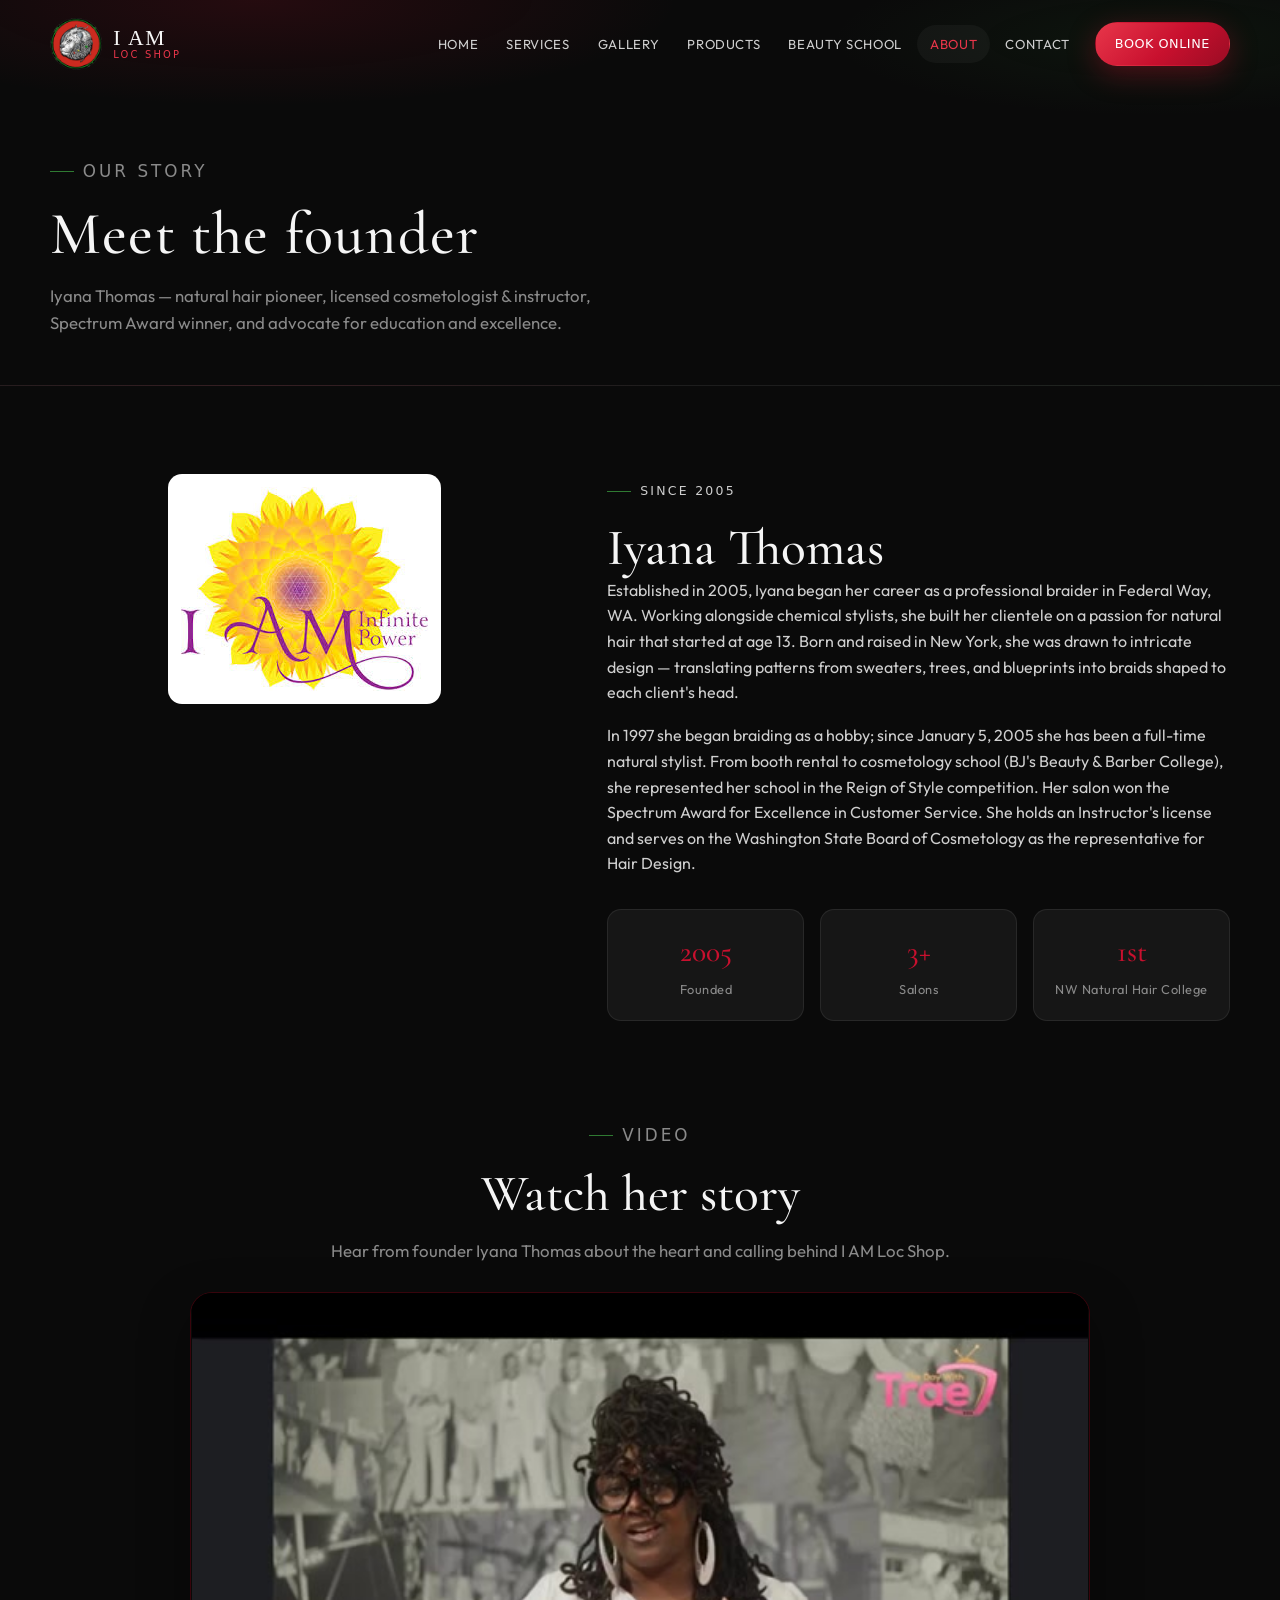
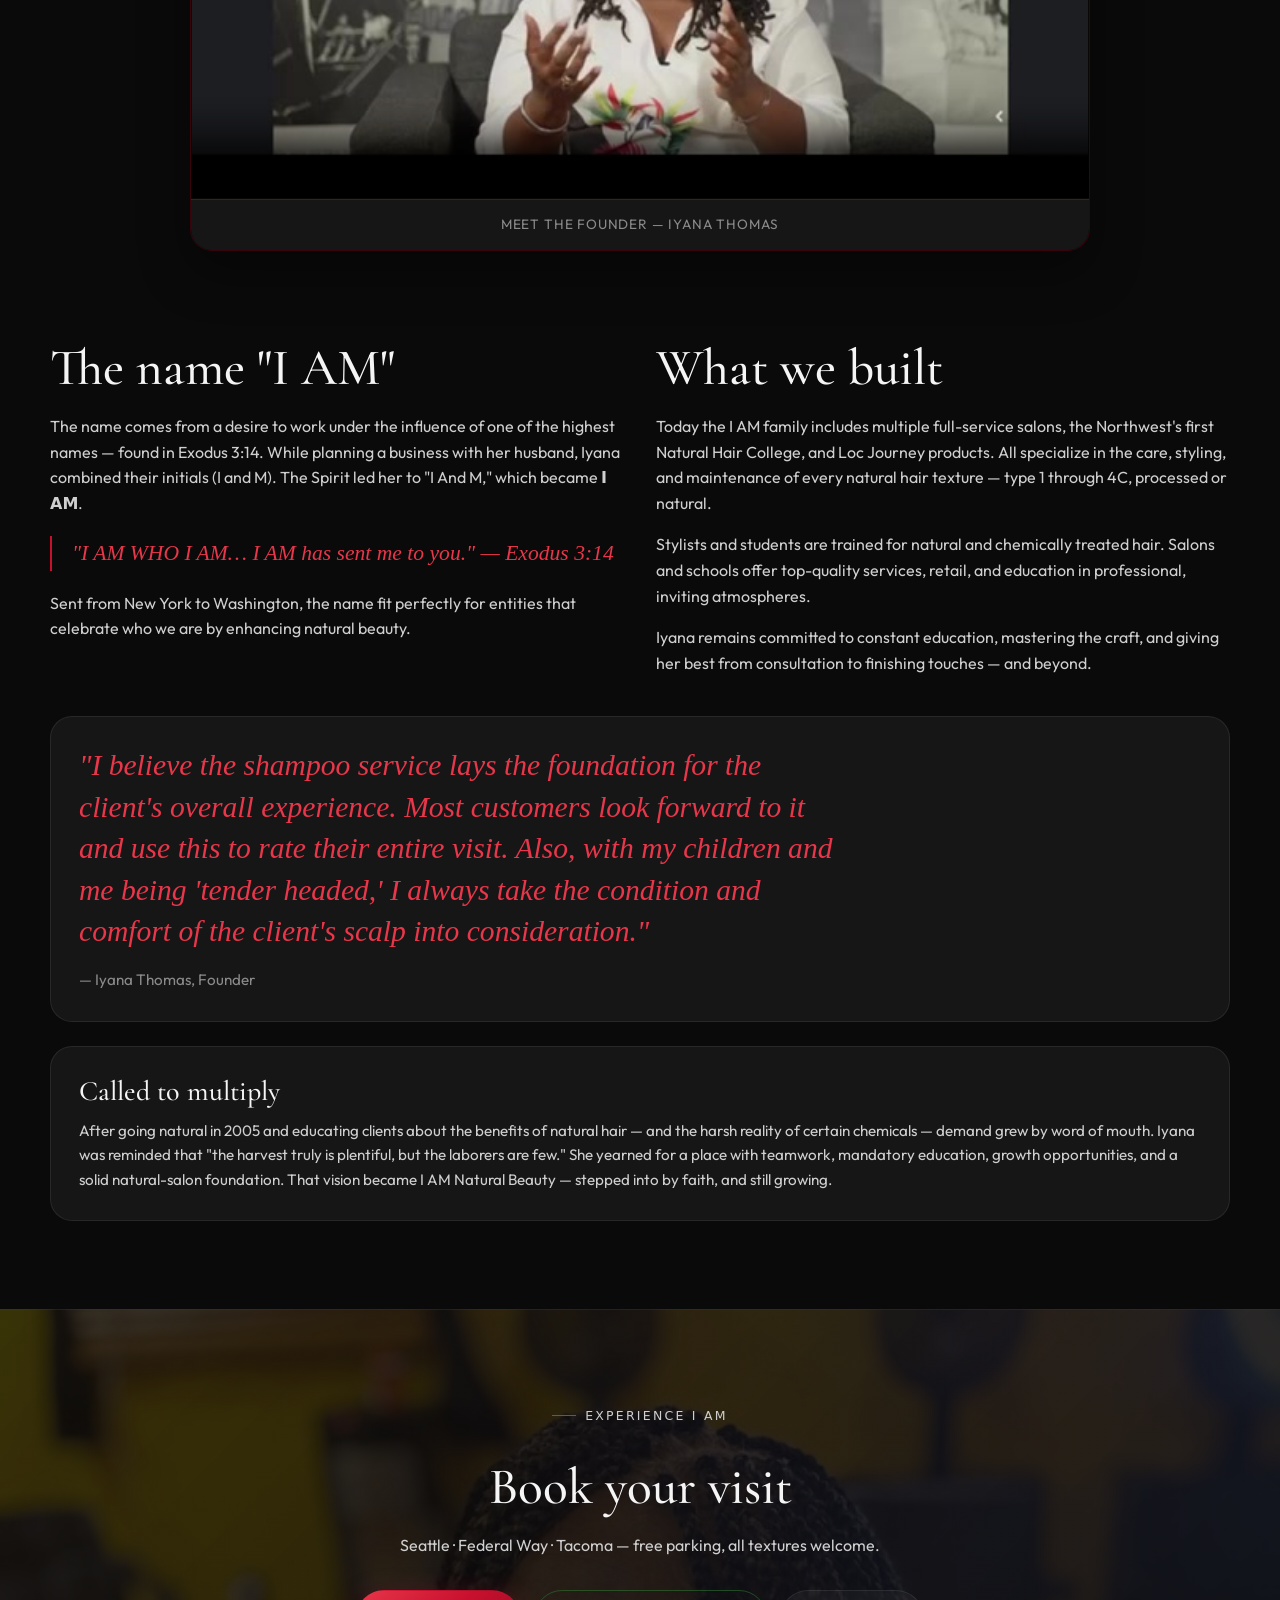
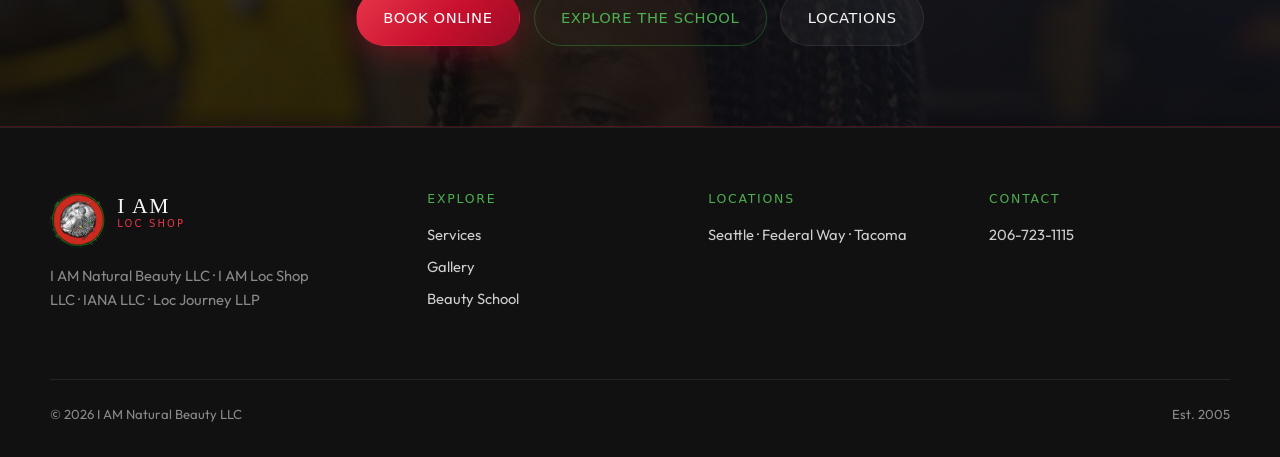
==== commit 5e07ad65: "Use SVG logo (transparent) site-wide" ====
--- a/about.html
+++ b/about.html
@@ -15,7 +15,7 @@
   <header class="site-header scrolled">
     <div class="header-inner">
       <a href="index.html" class="logo" aria-label="I AM Loc Shop home">
-        <img src="assets/logo.png" alt="I AM Loc Shop logo" width="52" height="52" />
+        <img src="assets/logo.svg" alt="I AM Loc Shop logo" width="52" height="52" />
         <div class="logo-text">I AM<span>Loc Shop</span></div>
       </a>
       <nav class="nav" aria-label="Primary">
@@ -157,7 +157,7 @@
       <div class="footer-grid">
         <div class="footer-brand">
           <a href="index.html" class="logo" aria-label="I AM Loc Shop home">
-            <img src="assets/logo.png" alt="I AM Loc Shop logo" width="56" height="56" />
+            <img src="assets/logo.svg" alt="I AM Loc Shop logo" width="56" height="56" />
             <div class="logo-text">I AM<span>Loc Shop</span></div>
           </a>
           <p>I AM Natural Beauty LLC · I AM Loc Shop LLC · IANA LLC · Loc Journey LLP</p>
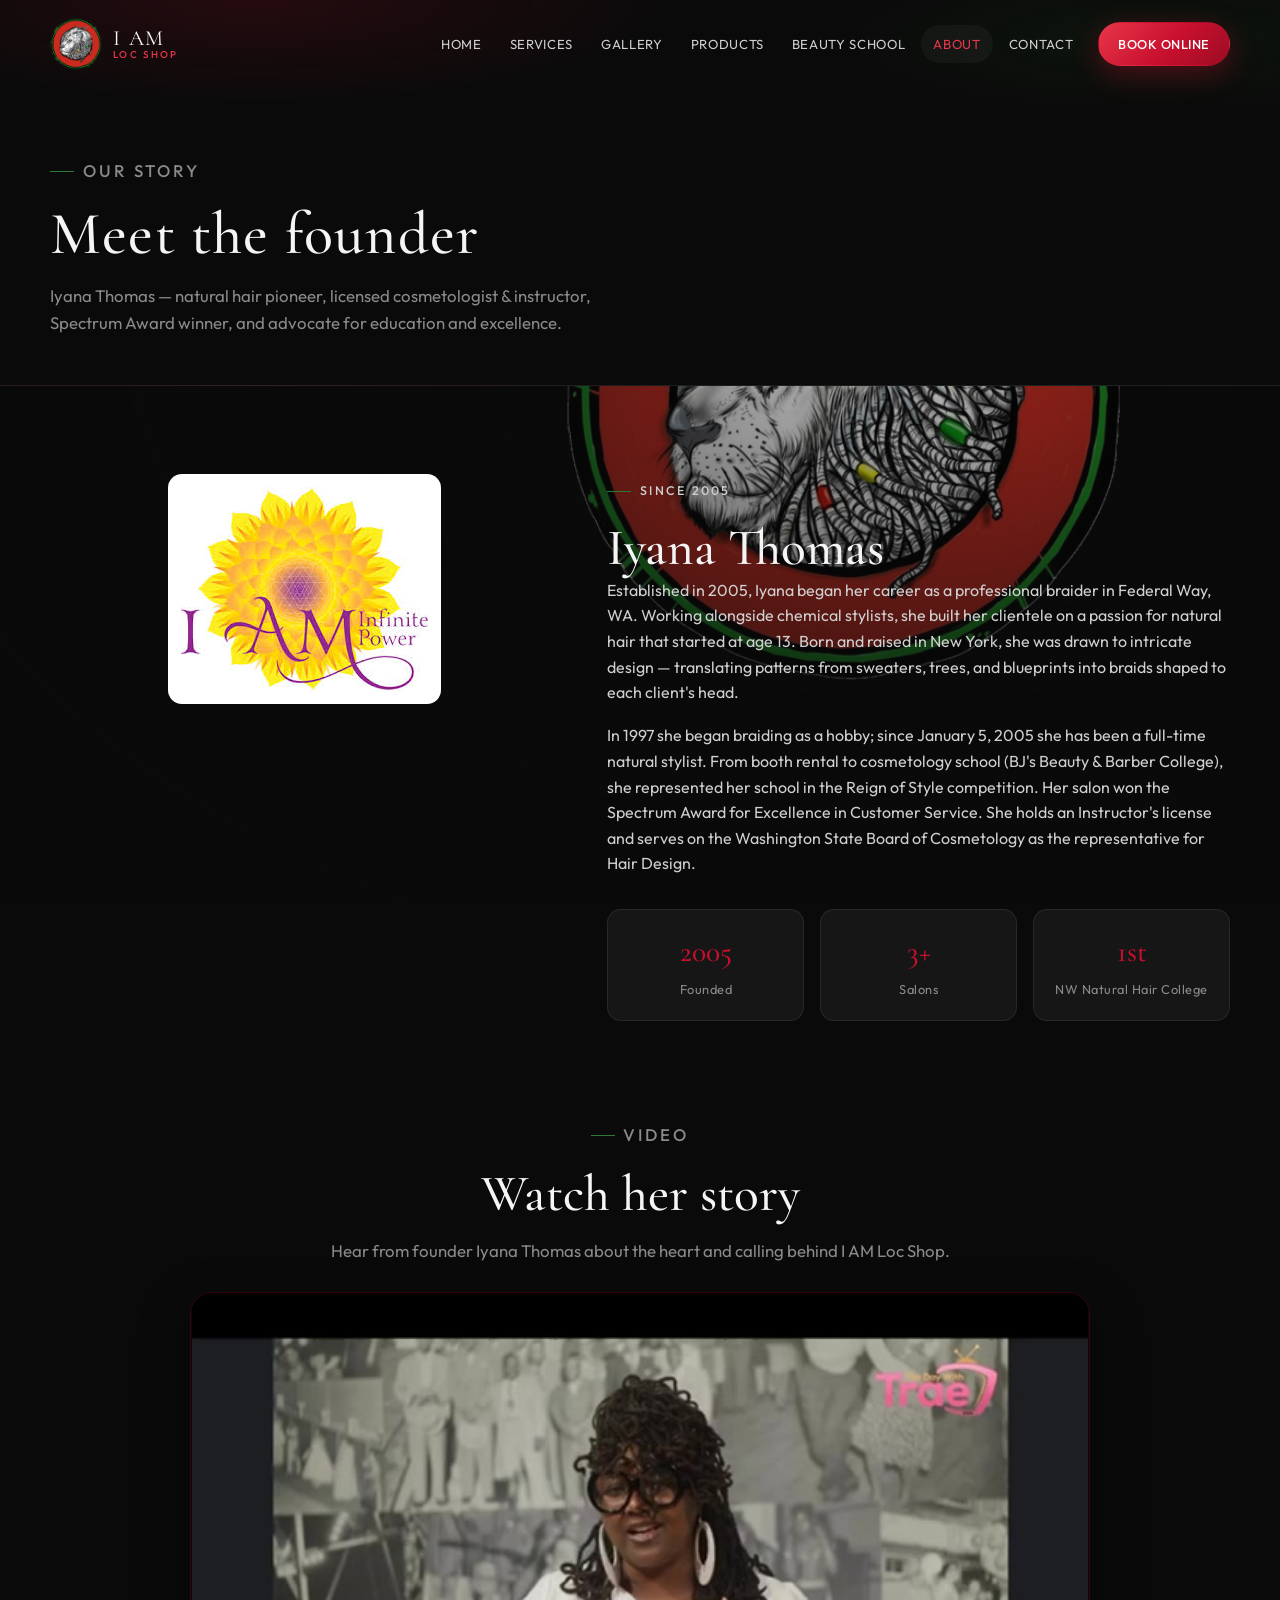
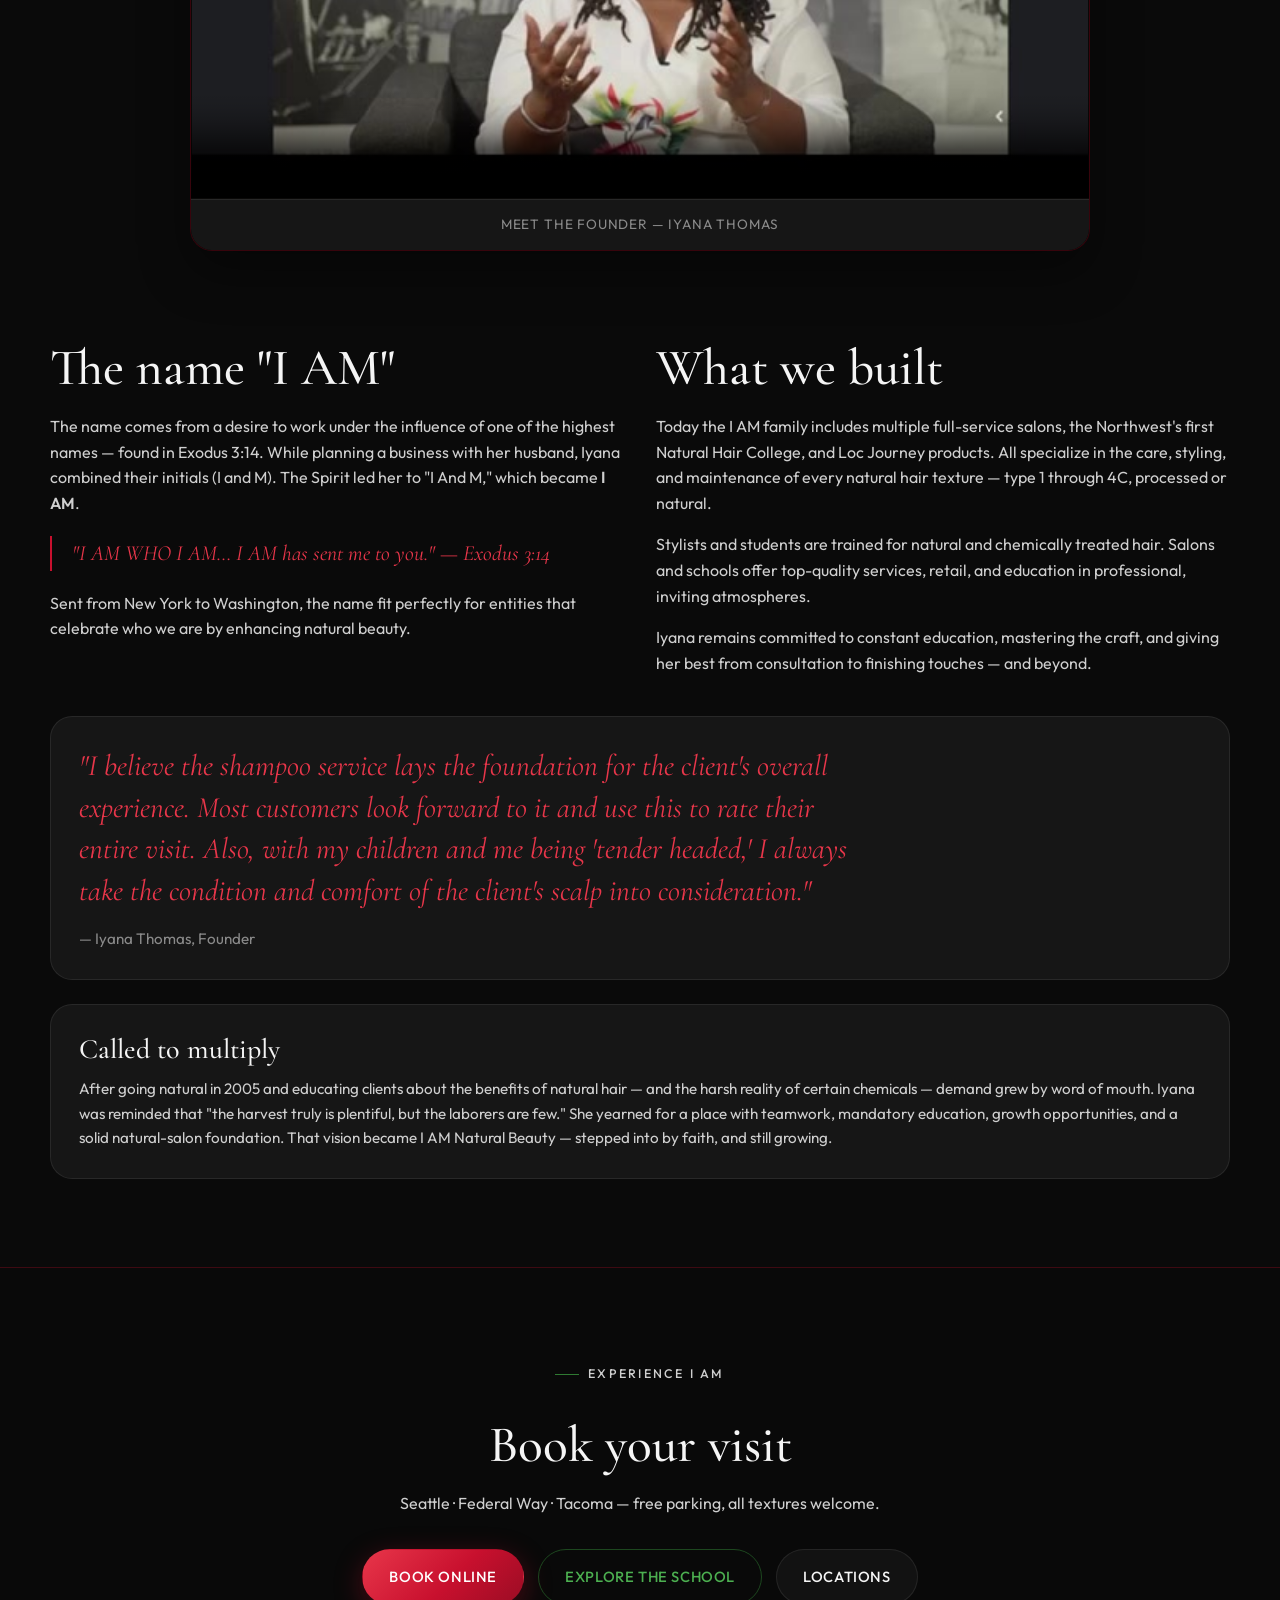
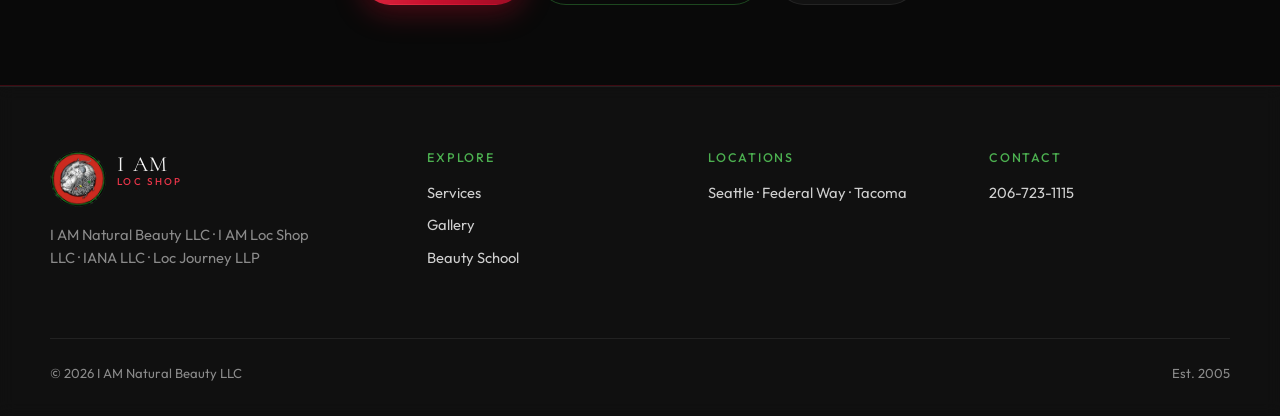
==== commit 0046ea2f: "Add Open Graph image and social meta tags for Facebook sharing" ====
--- a/about.html
+++ b/about.html
@@ -5,6 +5,20 @@
   <meta name="viewport" content="width=device-width, initial-scale=1.0" />
   <title>Meet the Founder | I AM Loc Shop · Iyana Thomas</title>
   <meta name="description" content="The story of I AM Natural Beauty and founder Iyana Thomas — natural hair pioneer, licensed cosmetologist/instructor, and Washington State Board of Cosmetology member." />
+  <!-- Open Graph / Facebook -->
+  <meta property="og:type" content="website" />
+  <meta property="og:site_name" content="I AM Loc Shop" />
+  <meta property="og:title" content="Meet the Founder | I AM Loc Shop · Iyana Thomas" />
+  <meta property="og:description" content="The story of I AM Natural Beauty and founder Iyana Thomas — natural hair pioneer, licensed cosmetologist/instructor, and Washington State Board of Cosmetology member." />
+  <meta property="og:image" content="https://raw.githubusercontent.com/ralphngash/iamlocshop/main/assets/og-image.png" />
+  <meta property="og:image:width" content="1200" />
+  <meta property="og:image:height" content="630" />
+  <meta property="og:image:alt" content="I AM Loc Shop logo" />
+  <!-- Twitter -->
+  <meta name="twitter:card" content="summary_large_image" />
+  <meta name="twitter:title" content="Meet the Founder | I AM Loc Shop · Iyana Thomas" />
+  <meta name="twitter:description" content="The story of I AM Natural Beauty and founder Iyana Thomas — natural hair pioneer, licensed cosmetologist/instructor, and Washington State Board of Cosmetology member." />
+  <meta name="twitter:image" content="https://raw.githubusercontent.com/ralphngash/iamlocshop/main/assets/og-image.png" />
   <link rel="preload" href="assets/fonts/Outfit-normal-400-28.woff2" as="font" type="font/woff2" crossorigin />
   <link rel="preload" href="assets/fonts/CormorantGaramond-normal-500-19.woff2" as="font" type="font/woff2" crossorigin />
   <link rel="stylesheet" href="css/fonts.css" />
--- a/css/fonts.css
+++ b/css/fonts.css
@@ -1,12 +1,12 @@
 /* Local self-hosted fonts
-   font-display: optional reduces late-swap layout jump on refresh
+   font-display: swap reduces late-swap layout jump on refresh
 */
 
 @font-face {
   font-family: 'Cormorant Garamond';
   font-style: italic;
   font-weight: 400;
-  font-display: optional;
+  font-display: swap;
   src: url('../assets/fonts/CormorantGaramond-italic-400-0.woff2') format('woff2');
   unicode-range: U+0460-052F, U+1C80-1C8A, U+20B4, U+2DE0-2DFF, U+A640-A69F, U+FE2E-FE2F;
 }
@@ -15,7 +15,7 @@
   font-family: 'Cormorant Garamond';
   font-style: italic;
   font-weight: 400;
-  font-display: optional;
+  font-display: swap;
   src: url('../assets/fonts/CormorantGaramond-italic-400-1.woff2') format('woff2');
   unicode-range: U+0301, U+0400-045F, U+0490-0491, U+04B0-04B1, U+2116;
 }
@@ -24,7 +24,7 @@
   font-family: 'Cormorant Garamond';
   font-style: italic;
   font-weight: 400;
-  font-display: optional;
+  font-display: swap;
   src: url('../assets/fonts/CormorantGaramond-italic-400-2.woff2') format('woff2');
   unicode-range: U+0102-0103, U+0110-0111, U+0128-0129, U+0168-0169, U+01A0-01A1, U+01AF-01B0, U+0300-0301, U+0303-0304, U+0308-0309, U+0323, U+0329, U+1EA0-1EF9, U+20AB;
 }
@@ -33,7 +33,7 @@
   font-family: 'Cormorant Garamond';
   font-style: italic;
   font-weight: 400;
-  font-display: optional;
+  font-display: swap;
   src: url('../assets/fonts/CormorantGaramond-italic-400-3.woff2') format('woff2');
   unicode-range: U+0100-02BA, U+02BD-02C5, U+02C7-02CC, U+02CE-02D7, U+02DD-02FF, U+0304, U+0308, U+0329, U+1D00-1DBF, U+1E00-1E9F, U+1EF2-1EFF, U+2020, U+20A0-20AB, U+20AD-20C0, U+2113, U+2C60-2C7F, U+A720-A7FF;
 }
@@ -42,7 +42,7 @@
   font-family: 'Cormorant Garamond';
   font-style: italic;
   font-weight: 400;
-  font-display: optional;
+  font-display: swap;
   src: url('../assets/fonts/CormorantGaramond-italic-400-4.woff2') format('woff2');
   unicode-range: U+0000-00FF, U+0131, U+0152-0153, U+02BB-02BC, U+02C6, U+02DA, U+02DC, U+0304, U+0308, U+0329, U+2000-206F, U+20AC, U+2122, U+2191, U+2193, U+2212, U+2215, U+FEFF, U+FFFD;
 }
@@ -51,7 +51,7 @@
   font-family: 'Cormorant Garamond';
   font-style: italic;
   font-weight: 500;
-  font-display: optional;
+  font-display: swap;
   src: url('../assets/fonts/CormorantGaramond-italic-500-5.woff2') format('woff2');
   unicode-range: U+0460-052F, U+1C80-1C8A, U+20B4, U+2DE0-2DFF, U+A640-A69F, U+FE2E-FE2F;
 }
@@ -60,7 +60,7 @@
   font-family: 'Cormorant Garamond';
   font-style: italic;
   font-weight: 500;
-  font-display: optional;
+  font-display: swap;
   src: url('../assets/fonts/CormorantGaramond-italic-500-6.woff2') format('woff2');
   unicode-range: U+0301, U+0400-045F, U+0490-0491, U+04B0-04B1, U+2116;
 }
@@ -69,7 +69,7 @@
   font-family: 'Cormorant Garamond';
   font-style: italic;
   font-weight: 500;
-  font-display: optional;
+  font-display: swap;
   src: url('../assets/fonts/CormorantGaramond-italic-500-7.woff2') format('woff2');
   unicode-range: U+0102-0103, U+0110-0111, U+0128-0129, U+0168-0169, U+01A0-01A1, U+01AF-01B0, U+0300-0301, U+0303-0304, U+0308-0309, U+0323, U+0329, U+1EA0-1EF9, U+20AB;
 }
@@ -78,7 +78,7 @@
   font-family: 'Cormorant Garamond';
   font-style: italic;
   font-weight: 500;
-  font-display: optional;
+  font-display: swap;
   src: url('../assets/fonts/CormorantGaramond-italic-500-8.woff2') format('woff2');
   unicode-range: U+0100-02BA, U+02BD-02C5, U+02C7-02CC, U+02CE-02D7, U+02DD-02FF, U+0304, U+0308, U+0329, U+1D00-1DBF, U+1E00-1E9F, U+1EF2-1EFF, U+2020, U+20A0-20AB, U+20AD-20C0, U+2113, U+2C60-2C7F, U+A720-A7FF;
 }
@@ -87,7 +87,7 @@
   font-family: 'Cormorant Garamond';
   font-style: italic;
   font-weight: 500;
-  font-display: optional;
+  font-display: swap;
   src: url('../assets/fonts/CormorantGaramond-italic-500-9.woff2') format('woff2');
   unicode-range: U+0000-00FF, U+0131, U+0152-0153, U+02BB-02BC, U+02C6, U+02DA, U+02DC, U+0304, U+0308, U+0329, U+2000-206F, U+20AC, U+2122, U+2191, U+2193, U+2212, U+2215, U+FEFF, U+FFFD;
 }
@@ -96,7 +96,7 @@
   font-family: 'Cormorant Garamond';
   font-style: normal;
   font-weight: 400;
-  font-display: optional;
+  font-display: swap;
   src: url('../assets/fonts/CormorantGaramond-normal-400-10.woff2') format('woff2');
   unicode-range: U+0460-052F, U+1C80-1C8A, U+20B4, U+2DE0-2DFF, U+A640-A69F, U+FE2E-FE2F;
 }
@@ -105,7 +105,7 @@
   font-family: 'Cormorant Garamond';
   font-style: normal;
   font-weight: 400;
-  font-display: optional;
+  font-display: swap;
   src: url('../assets/fonts/CormorantGaramond-normal-400-11.woff2') format('woff2');
   unicode-range: U+0301, U+0400-045F, U+0490-0491, U+04B0-04B1, U+2116;
 }
@@ -114,7 +114,7 @@
   font-family: 'Cormorant Garamond';
   font-style: normal;
   font-weight: 400;
-  font-display: optional;
+  font-display: swap;
   src: url('../assets/fonts/CormorantGaramond-normal-400-12.woff2') format('woff2');
   unicode-range: U+0102-0103, U+0110-0111, U+0128-0129, U+0168-0169, U+01A0-01A1, U+01AF-01B0, U+0300-0301, U+0303-0304, U+0308-0309, U+0323, U+0329, U+1EA0-1EF9, U+20AB;
 }
@@ -123,7 +123,7 @@
   font-family: 'Cormorant Garamond';
   font-style: normal;
   font-weight: 400;
-  font-display: optional;
+  font-display: swap;
   src: url('../assets/fonts/CormorantGaramond-normal-400-13.woff2') format('woff2');
   unicode-range: U+0100-02BA, U+02BD-02C5, U+02C7-02CC, U+02CE-02D7, U+02DD-02FF, U+0304, U+0308, U+0329, U+1D00-1DBF, U+1E00-1E9F, U+1EF2-1EFF, U+2020, U+20A0-20AB, U+20AD-20C0, U+2113, U+2C60-2C7F, U+A720-A7FF;
 }
@@ -132,7 +132,7 @@
   font-family: 'Cormorant Garamond';
   font-style: normal;
   font-weight: 400;
-  font-display: optional;
+  font-display: swap;
   src: url('../assets/fonts/CormorantGaramond-normal-400-14.woff2') format('woff2');
   unicode-range: U+0000-00FF, U+0131, U+0152-0153, U+02BB-02BC, U+02C6, U+02DA, U+02DC, U+0304, U+0308, U+0329, U+2000-206F, U+20AC, U+2122, U+2191, U+2193, U+2212, U+2215, U+FEFF, U+FFFD;
 }
@@ -141,7 +141,7 @@
   font-family: 'Cormorant Garamond';
   font-style: normal;
   font-weight: 500;
-  font-display: optional;
+  font-display: swap;
   src: url('../assets/fonts/CormorantGaramond-normal-500-15.woff2') format('woff2');
   unicode-range: U+0460-052F, U+1C80-1C8A, U+20B4, U+2DE0-2DFF, U+A640-A69F, U+FE2E-FE2F;
 }
@@ -150,7 +150,7 @@
   font-family: 'Cormorant Garamond';
   font-style: normal;
   font-weight: 500;
-  font-display: optional;
+  font-display: swap;
   src: url('../assets/fonts/CormorantGaramond-normal-500-16.woff2') format('woff2');
   unicode-range: U+0301, U+0400-045F, U+0490-0491, U+04B0-04B1, U+2116;
 }
@@ -159,7 +159,7 @@
   font-family: 'Cormorant Garamond';
   font-style: normal;
   font-weight: 500;
-  font-display: optional;
+  font-display: swap;
   src: url('../assets/fonts/CormorantGaramond-normal-500-17.woff2') format('woff2');
   unicode-range: U+0102-0103, U+0110-0111, U+0128-0129, U+0168-0169, U+01A0-01A1, U+01AF-01B0, U+0300-0301, U+0303-0304, U+0308-0309, U+0323, U+0329, U+1EA0-1EF9, U+20AB;
 }
@@ -168,7 +168,7 @@
   font-family: 'Cormorant Garamond';
   font-style: normal;
   font-weight: 500;
-  font-display: optional;
+  font-display: swap;
   src: url('../assets/fonts/CormorantGaramond-normal-500-18.woff2') format('woff2');
   unicode-range: U+0100-02BA, U+02BD-02C5, U+02C7-02CC, U+02CE-02D7, U+02DD-02FF, U+0304, U+0308, U+0329, U+1D00-1DBF, U+1E00-1E9F, U+1EF2-1EFF, U+2020, U+20A0-20AB, U+20AD-20C0, U+2113, U+2C60-2C7F, U+A720-A7FF;
 }
@@ -177,7 +177,7 @@
   font-family: 'Cormorant Garamond';
   font-style: normal;
   font-weight: 500;
-  font-display: optional;
+  font-display: swap;
   src: url('../assets/fonts/CormorantGaramond-normal-500-19.woff2') format('woff2');
   unicode-range: U+0000-00FF, U+0131, U+0152-0153, U+02BB-02BC, U+02C6, U+02DA, U+02DC, U+0304, U+0308, U+0329, U+2000-206F, U+20AC, U+2122, U+2191, U+2193, U+2212, U+2215, U+FEFF, U+FFFD;
 }
@@ -186,7 +186,7 @@
   font-family: 'Cormorant Garamond';
   font-style: normal;
   font-weight: 600;
-  font-display: optional;
+  font-display: swap;
   src: url('../assets/fonts/CormorantGaramond-normal-600-20.woff2') format('woff2');
   unicode-range: U+0460-052F, U+1C80-1C8A, U+20B4, U+2DE0-2DFF, U+A640-A69F, U+FE2E-FE2F;
 }
@@ -195,7 +195,7 @@
   font-family: 'Cormorant Garamond';
   font-style: normal;
   font-weight: 600;
-  font-display: optional;
+  font-display: swap;
   src: url('../assets/fonts/CormorantGaramond-normal-600-21.woff2') format('woff2');
   unicode-range: U+0301, U+0400-045F, U+0490-0491, U+04B0-04B1, U+2116;
 }
@@ -204,7 +204,7 @@
   font-family: 'Cormorant Garamond';
   font-style: normal;
   font-weight: 600;
-  font-display: optional;
+  font-display: swap;
   src: url('../assets/fonts/CormorantGaramond-normal-600-22.woff2') format('woff2');
   unicode-range: U+0102-0103, U+0110-0111, U+0128-0129, U+0168-0169, U+01A0-01A1, U+01AF-01B0, U+0300-0301, U+0303-0304, U+0308-0309, U+0323, U+0329, U+1EA0-1EF9, U+20AB;
 }
@@ -213,7 +213,7 @@
   font-family: 'Cormorant Garamond';
   font-style: normal;
   font-weight: 600;
-  font-display: optional;
+  font-display: swap;
   src: url('../assets/fonts/CormorantGaramond-normal-600-23.woff2') format('woff2');
   unicode-range: U+0100-02BA, U+02BD-02C5, U+02C7-02CC, U+02CE-02D7, U+02DD-02FF, U+0304, U+0308, U+0329, U+1D00-1DBF, U+1E00-1E9F, U+1EF2-1EFF, U+2020, U+20A0-20AB, U+20AD-20C0, U+2113, U+2C60-2C7F, U+A720-A7FF;
 }
@@ -222,7 +222,7 @@
   font-family: 'Cormorant Garamond';
   font-style: normal;
   font-weight: 600;
-  font-display: optional;
+  font-display: swap;
   src: url('../assets/fonts/CormorantGaramond-normal-600-24.woff2') format('woff2');
   unicode-range: U+0000-00FF, U+0131, U+0152-0153, U+02BB-02BC, U+02C6, U+02DA, U+02DC, U+0304, U+0308, U+0329, U+2000-206F, U+20AC, U+2122, U+2191, U+2193, U+2212, U+2215, U+FEFF, U+FFFD;
 }
@@ -231,7 +231,7 @@
   font-family: 'Outfit';
   font-style: normal;
   font-weight: 300;
-  font-display: optional;
+  font-display: swap;
   src: url('../assets/fonts/Outfit-normal-300-25.woff2') format('woff2');
   unicode-range: U+0100-02BA, U+02BD-02C5, U+02C7-02CC, U+02CE-02D7, U+02DD-02FF, U+0304, U+0308, U+0329, U+1D00-1DBF, U+1E00-1E9F, U+1EF2-1EFF, U+2020, U+20A0-20AB, U+20AD-20C0, U+2113, U+2C60-2C7F, U+A720-A7FF;
 }
@@ -240,7 +240,7 @@
   font-family: 'Outfit';
   font-style: normal;
   font-weight: 300;
-  font-display: optional;
+  font-display: swap;
   src: url('../assets/fonts/Outfit-normal-300-26.woff2') format('woff2');
   unicode-range: U+0000-00FF, U+0131, U+0152-0153, U+02BB-02BC, U+02C6, U+02DA, U+02DC, U+0304, U+0308, U+0329, U+2000-206F, U+20AC, U+2122, U+2191, U+2193, U+2212, U+2215, U+FEFF, U+FFFD;
 }
@@ -249,7 +249,7 @@
   font-family: 'Outfit';
   font-style: normal;
   font-weight: 400;
-  font-display: optional;
+  font-display: swap;
   src: url('../assets/fonts/Outfit-normal-400-27.woff2') format('woff2');
   unicode-range: U+0100-02BA, U+02BD-02C5, U+02C7-02CC, U+02CE-02D7, U+02DD-02FF, U+0304, U+0308, U+0329, U+1D00-1DBF, U+1E00-1E9F, U+1EF2-1EFF, U+2020, U+20A0-20AB, U+20AD-20C0, U+2113, U+2C60-2C7F, U+A720-A7FF;
 }
@@ -258,7 +258,7 @@
   font-family: 'Outfit';
   font-style: normal;
   font-weight: 400;
-  font-display: optional;
+  font-display: swap;
   src: url('../assets/fonts/Outfit-normal-400-28.woff2') format('woff2');
   unicode-range: U+0000-00FF, U+0131, U+0152-0153, U+02BB-02BC, U+02C6, U+02DA, U+02DC, U+0304, U+0308, U+0329, U+2000-206F, U+20AC, U+2122, U+2191, U+2193, U+2212, U+2215, U+FEFF, U+FFFD;
 }
@@ -267,7 +267,7 @@
   font-family: 'Outfit';
   font-style: normal;
   font-weight: 500;
-  font-display: optional;
+  font-display: swap;
   src: url('../assets/fonts/Outfit-normal-500-29.woff2') format('woff2');
   unicode-range: U+0100-02BA, U+02BD-02C5, U+02C7-02CC, U+02CE-02D7, U+02DD-02FF, U+0304, U+0308, U+0329, U+1D00-1DBF, U+1E00-1E9F, U+1EF2-1EFF, U+2020, U+20A0-20AB, U+20AD-20C0, U+2113, U+2C60-2C7F, U+A720-A7FF;
 }
@@ -276,7 +276,7 @@
   font-family: 'Outfit';
   font-style: normal;
   font-weight: 500;
-  font-display: optional;
+  font-display: swap;
   src: url('../assets/fonts/Outfit-normal-500-30.woff2') format('woff2');
   unicode-range: U+0000-00FF, U+0131, U+0152-0153, U+02BB-02BC, U+02C6, U+02DA, U+02DC, U+0304, U+0308, U+0329, U+2000-206F, U+20AC, U+2122, U+2191, U+2193, U+2212, U+2215, U+FEFF, U+FFFD;
 }
@@ -285,7 +285,7 @@
   font-family: 'Outfit';
   font-style: normal;
   font-weight: 600;
-  font-display: optional;
+  font-display: swap;
   src: url('../assets/fonts/Outfit-normal-600-31.woff2') format('woff2');
   unicode-range: U+0100-02BA, U+02BD-02C5, U+02C7-02CC, U+02CE-02D7, U+02DD-02FF, U+0304, U+0308, U+0329, U+1D00-1DBF, U+1E00-1E9F, U+1EF2-1EFF, U+2020, U+20A0-20AB, U+20AD-20C0, U+2113, U+2C60-2C7F, U+A720-A7FF;
 }
@@ -294,7 +294,7 @@
   font-family: 'Outfit';
   font-style: normal;
   font-weight: 600;
-  font-display: optional;
+  font-display: swap;
   src: url('../assets/fonts/Outfit-normal-600-32.woff2') format('woff2');
   unicode-range: U+0000-00FF, U+0131, U+0152-0153, U+02BB-02BC, U+02C6, U+02DA, U+02DC, U+0304, U+0308, U+0329, U+2000-206F, U+20AC, U+2122, U+2191, U+2193, U+2212, U+2215, U+FEFF, U+FFFD;
 }
--- a/css/styles.css
+++ b/css/styles.css
@@ -72,6 +72,36 @@
   min-height: 100vh;
   overflow-x: hidden;
   -webkit-font-smoothing: antialiased;
+  position: relative;
+}
+
+/* Fixed lion logo — fades out over first scroll (JS sets --lion-fade) */
+body::before {
+  content: "";
+  position: fixed;
+  inset: 0;
+  z-index: 0;
+  pointer-events: none;
+  background:
+    radial-gradient(
+      ellipse 85% 75% at 72% 38%,
+      rgba(10, 10, 10, 0.25) 0%,
+      rgba(10, 10, 10, 0.72) 55%,
+      rgba(10, 10, 10, 0.92) 100%
+    ),
+    url("../assets/logo.png") 78% 36% / min(68vw, 560px) no-repeat;
+  /* 1 = full lion at top; 0 = solid readable page after scroll */
+  opacity: var(--lion-fade, 1);
+  transition: opacity 0.05s linear;
+  will-change: opacity;
+}
+
+/* Content sits above fixed lion */
+.site-header,
+main,
+.site-footer {
+  position: relative;
+  z-index: 1;
 }
 
 img {
@@ -104,6 +134,14 @@
 
 .section {
   padding: 5.5rem 0;
+  /* Let fixed lion show through slightly */
+  background: transparent;
+}
+
+.section-elevated {
+  background: rgba(17, 17, 17, 0.78);
+  border-block: 1px solid var(--border-soft);
+  backdrop-filter: blur(4px);
 }
 
 .section-sm {
@@ -454,22 +492,29 @@
   overflow: hidden;
 }
 
+/* Hero uses the same fixed lion; local scrim only for text contrast */
 .hero-bg {
   position: absolute;
   inset: 0;
+  z-index: 0;
   background:
-    linear-gradient(180deg, rgba(12, 10, 9, 0.5) 0%, rgba(12, 10, 9, 0.68) 50%, rgba(12, 10, 9, 0.96) 100%),
-    linear-gradient(90deg, rgba(12, 10, 9, 0.88) 0%, rgba(12, 10, 9, 0.45) 48%, rgba(12, 10, 9, 0.25) 100%),
-    url("../assets/hero-bg.jpg") center center / cover no-repeat;
-  z-index: 0;
+    linear-gradient(
+      105deg,
+      rgba(10, 10, 10, 0.88) 0%,
+      rgba(10, 10, 10, 0.55) 42%,
+      rgba(10, 10, 10, 0.2) 70%,
+      rgba(10, 10, 10, 0.45) 100%
+    ),
+    linear-gradient(180deg, rgba(10, 10, 10, 0.35) 0%, rgba(10, 10, 10, 0.15) 50%, rgba(10, 10, 10, 0.75) 100%);
+  pointer-events: none;
 }
 
 .hero-bg::after {
   content: "";
   position: absolute;
   inset: auto 0 0 0;
-  height: 180px;
-  background: linear-gradient(transparent, var(--bg));
+  height: 160px;
+  background: linear-gradient(transparent, rgba(10, 10, 10, 0.85));
 }
 
 .hero-content {
@@ -479,6 +524,12 @@
   max-width: 720px;
 }
 
+
+.hero-content h1 {
+  line-height: 1.12;
+  max-width: 14ch;
+  text-wrap: balance;
+}
 .hero-content h1 em {
   font-style: italic;
   color: var(--gold-light);
@@ -557,9 +608,10 @@
 
 /* ---------- Feature strip ---------- */
 .strip {
-  background: var(--bg-elevated);
+  background: rgba(17, 17, 17, 0.82);
   border-block: 1px solid var(--border-soft);
   padding: 1.25rem 0;
+  backdrop-filter: blur(6px);
 }
 
 .strip-inner {
@@ -622,14 +674,14 @@
   right: 0;
   width: 120px;
   height: 120px;
-  background: radial-gradient(circle, var(--gold-dim), transparent 70%);
+  background: radial-gradient(circle, var(--green-dim), transparent 70%);
   pointer-events: none;
 }
 
 .location-card .city {
   font-family: var(--font-display);
   font-size: 1.85rem;
-  color: var(--red-light);
+  color: var(--green-light);
 }
 
 .location-card address {
@@ -825,6 +877,77 @@
   }
 }
 
+/* Hide photos beyond the current page size */
+.gallery-item.is-hidden {
+  display: none !important;
+}
+
+.gallery-controls {
+  margin-top: 1.75rem;
+  display: flex;
+  flex-direction: column;
+  align-items: center;
+  gap: 0.85rem;
+  text-align: center;
+}
+
+.gallery-count-label {
+  font-size: 0.9rem;
+  color: var(--muted);
+  letter-spacing: 0.04em;
+}
+
+.gallery-controls-row {
+  display: flex;
+  flex-wrap: wrap;
+  align-items: center;
+  justify-content: center;
+  gap: 0.75rem 1rem;
+}
+
+.gallery-select-label {
+  display: inline-flex;
+  align-items: center;
+  gap: 0.5rem;
+  font-size: 0.85rem;
+  color: var(--cream-muted);
+  letter-spacing: 0.04em;
+  text-transform: uppercase;
+}
+
+.gallery-select {
+  appearance: none;
+  -webkit-appearance: none;
+  background: var(--surface);
+  color: var(--cream);
+  border: 1px solid var(--border-soft);
+  border-radius: 999px;
+  padding: 0.55rem 2rem 0.55rem 1rem;
+  font: inherit;
+  font-size: 0.88rem;
+  cursor: pointer;
+  background-image: linear-gradient(45deg, transparent 50%, var(--green-light) 50%),
+    linear-gradient(135deg, var(--green-light) 50%, transparent 50%);
+  background-position: calc(100% - 14px) calc(50% - 3px), calc(100% - 9px) calc(50% - 3px);
+  background-size: 5px 5px, 5px 5px;
+  background-repeat: no-repeat;
+}
+
+.gallery-select:focus {
+  outline: none;
+  border-color: var(--green);
+}
+
+.gallery-select option {
+  background: var(--surface);
+  color: var(--cream);
+}
+
+#gallery-see-more.is-done {
+  opacity: 0.55;
+  pointer-events: none;
+}
+
 /* ---------- Products ---------- */
 .product-card {
   background: var(--surface);
@@ -1114,15 +1237,56 @@
   font-size: 1.05rem;
 }
 
+/* Split page hero: copy left, media/video right */
+.page-hero-split .page-hero-split-inner {
+  display: grid;
+  grid-template-columns: 1fr 1.05fr;
+  gap: 2rem 2.5rem;
+  align-items: center;
+}
+
+.page-hero-split .page-hero-copy p {
+  max-width: 34rem;
+}
+
+.page-hero-media {
+  position: relative;
+  border-radius: var(--radius-lg);
+  overflow: hidden;
+  border: 1px solid var(--border);
+  background: #0a0a0a;
+  box-shadow: var(--shadow);
+  aspect-ratio: 16 / 10;
+  min-height: 220px;
+}
+
+.page-hero-video {
+  display: block;
+  width: 100%;
+  height: 100%;
+  object-fit: cover;
+  pointer-events: none;
+}
+
+@media (max-width: 860px) {
+  .page-hero-split .page-hero-split-inner {
+    grid-template-columns: 1fr;
+  }
+
+  .page-hero-media {
+    order: -1;
+    max-height: 280px;
+  }
+}
+
 /* ---------- CTA band ---------- */
 .cta-band {
   position: relative;
   padding: 5rem 0;
-  background:
-    linear-gradient(135deg, rgba(12, 10, 9, 0.82), rgba(12, 10, 9, 0.9)),
-    url("../assets/gallery-11.jpg") center 20% / cover no-repeat;
+  background: rgba(10, 10, 10, 0.78);
   border-block: 1px solid var(--border);
   text-align: center;
+  backdrop-filter: blur(4px);
 }
 
 .cta-band h2 {
@@ -1145,9 +1309,10 @@
 
 /* ---------- Footer ---------- */
 .site-footer {
-  background: var(--bg-elevated);
+  background: rgba(17, 17, 17, 0.9);
   border-top: 1px solid var(--border-soft);
   padding: 4rem 0 2rem;
+  backdrop-filter: blur(8px);
 }
 
 .footer-grid {
@@ -1318,9 +1483,9 @@
   font-size: 0.75rem;
   letter-spacing: 0.06em;
   text-transform: uppercase;
-  background: var(--red-dim);
-  color: var(--red-light);
-  border: 1px solid var(--border);
+  background: var(--green-dim);
+  color: var(--green-light);
+  border: 1px solid var(--border-green);
 }
 
 /* Business-card style red/green accent bar */
